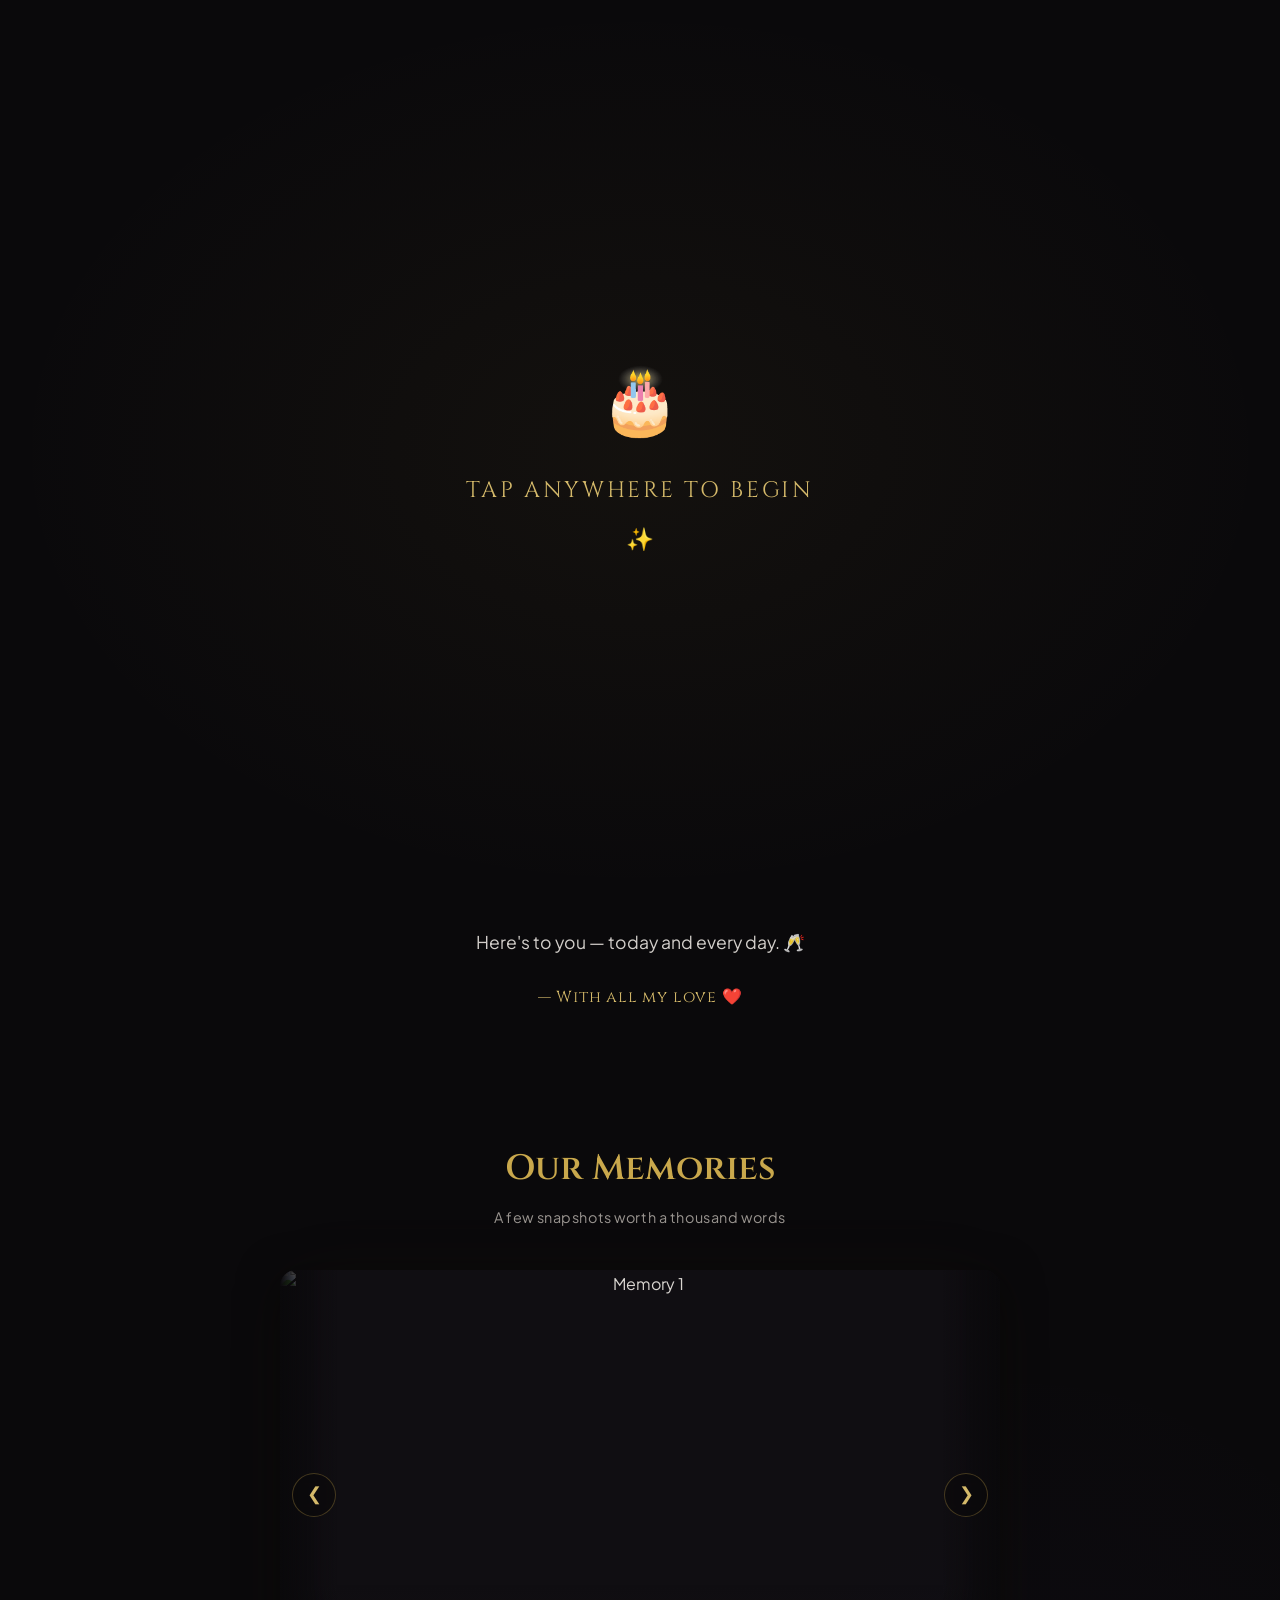
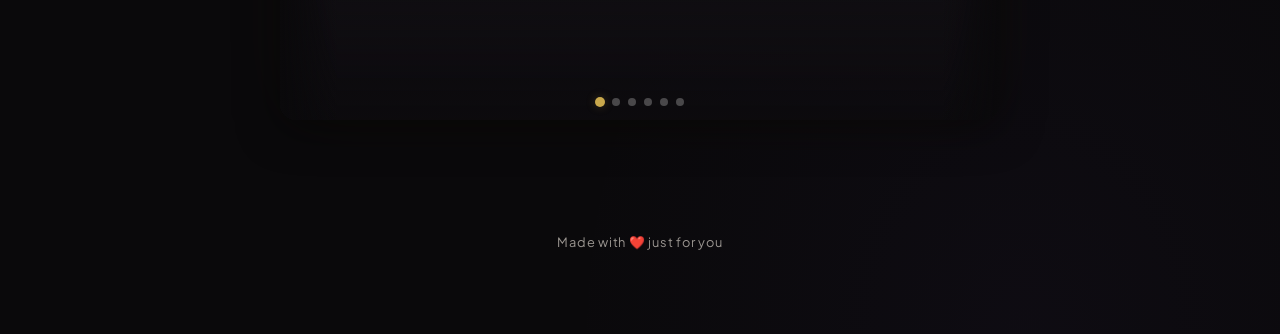
==== index.html @ 363400bd "✨ Initial commit: birthday site for Arpita" ====
<!DOCTYPE html>
<html lang="en">
<head>
  <meta charset="UTF-8" />
  <meta name="viewport" content="width=device-width, initial-scale=1.0" />
  <title>Happy Birthday, Arpita 🎂</title>
  <meta name="description" content="A heartfelt birthday wish for Arpita — with love, music, and memories." />

  <!-- Fonts -->
  <link rel="preconnect" href="https://fonts.googleapis.com" />
  <link rel="preconnect" href="https://fonts.gstatic.com" crossorigin />
  <link href="https://fonts.googleapis.com/css2?family=Cinzel:wght@400;600;700&family=Plus+Jakarta+Sans:wght@300;400;500;600&display=swap" rel="stylesheet" />

  <link rel="stylesheet" href="style.css" />
</head>
<body>

  <!-- ═══════════ TAP-TO-ENTER OVERLAY ═══════════ -->
  <div id="entry-overlay" aria-label="Tap to enter">
    <div class="entry-content">
      <div class="entry-icon">🎂</div>
      <p class="entry-text">Tap anywhere to begin</p>
      <span class="entry-sparkle">✨</span>
    </div>
  </div>

  <!-- ═══════════ BACKGROUND MUSIC ═══════════ -->
  <audio id="bg-music" loop preload="auto">
    <source src="birthday.mp3" type="audio/mpeg" />
  </audio>

  <!-- ═══════════ FLOATING PARTICLES (canvas) ═══════════ -->
  <canvas id="particles"></canvas>

  <!-- ═══════════ MAIN CONTENT ═══════════ -->
  <main id="main-content">

    <!-- HERO SECTION -->
    <section class="hero" aria-label="Birthday hero">
      <div class="hero-photo-wrapper">
        <img
          src="main.jpg"
          alt="Arpita"
          class="hero-photo"
          onerror="this.onerror=null;this.src='https://images.unsplash.com/photo-1533174072545-7a4b6ad7a6c3?w=800&q=80';"
        />
        <div class="hero-vignette"></div>
      </div>

      <div class="hero-text">
        <p class="hero-prelude">A little something for</p>
        <h1 class="hero-name">Arpita</h1>
        <div class="hero-divider"><span></span><span class="diamond">◆</span><span></span></div>
        <p class="hero-wish">
          Happy Birthday, Arpita! 🎉<br /><br />
          Today the world became a better place — because you're in it.
          Your warmth, your laughter, and that spark in your eyes light up
          every room you walk into.<br /><br />
          May this new year of your life bring you adventures that thrill you,
          peace that grounds you, and moments so beautiful they take your
          breath away.<br /><br />
          Here's to you — today and every day. 🥂
        </p>
        <p class="hero-sign">— With all my love ❤️</p>
      </div>
    </section>

    <!-- MEMORY CAROUSEL SECTION -->
    <section class="memories" aria-label="Memory carousel">
      <h2 class="section-title">Our Memories</h2>
      <p class="section-subtitle">A few snapshots worth a thousand words</p>

      <div class="carousel-container">
        <div class="carousel-track" id="carousel-track">
          <!-- Slides injected by JS -->
        </div>

        <!-- Navigation arrows -->
        <button class="carousel-btn carousel-prev" aria-label="Previous slide">&#10094;</button>
        <button class="carousel-btn carousel-next" aria-label="Next slide">&#10095;</button>

        <!-- Dots -->
        <div class="carousel-dots" id="carousel-dots"></div>
      </div>
    </section>

    <!-- FOOTER -->
    <footer class="footer">
      <p>Made with ❤️ just for you</p>
    </footer>
  </main>

  <script src="script.js"></script>
</body>
</html>
---- style.css ----
/* ═══════════════════════════════════════════
   RESET & VARIABLES
   ═══════════════════════════════════════════ */
*, *::before, *::after {
  margin: 0;
  padding: 0;
  box-sizing: border-box;
}

:root {
  --bg:        #0a090b;
  --bg-card:   rgba(18, 16, 20, .85);
  --gold:      #c9a84c;
  --gold-soft: #d4b96a;
  --gold-glow: rgba(201, 168, 76, .25);
  --text:      #e8e4df;
  --text-dim:  #9a9590;
  --radius:    16px;
  --ease:      cubic-bezier(.4, 0, .2, 1);
}

html {
  scroll-behavior: smooth;
  background: var(--bg);
  color: var(--text);
  font-family: 'Plus Jakarta Sans', sans-serif;
  font-weight: 400;
  line-height: 1.7;
  overflow-x: hidden;
}

body {
  min-height: 100vh;
  background:
    radial-gradient(ellipse 80% 60% at 50% 0%, rgba(201, 168, 76, .06) 0%, transparent 70%),
    radial-gradient(ellipse 60% 50% at 80% 100%, rgba(120, 80, 200, .04) 0%, transparent 60%),
    var(--bg);
}

/* ═══════════════════════════════════════════
   ENTRY OVERLAY
   ═══════════════════════════════════════════ */
#entry-overlay {
  position: fixed;
  inset: 0;
  z-index: 9999;
  display: flex;
  align-items: center;
  justify-content: center;
  background:
    radial-gradient(ellipse at center, rgba(201, 168, 76, .05), transparent 70%),
    var(--bg);
  cursor: pointer;
  transition: opacity .8s var(--ease), visibility .8s;
}

#entry-overlay.fade-out {
  opacity: 0;
  visibility: hidden;
  pointer-events: none;
}

.entry-content {
  text-align: center;
  animation: pulse-glow 2.5s ease-in-out infinite;
}

.entry-icon {
  font-size: 4rem;
  margin-bottom: 1.2rem;
}

.entry-text {
  font-family: 'Cinzel', serif;
  font-size: clamp(1rem, 3vw, 1.4rem);
  color: var(--gold-soft);
  letter-spacing: .12em;
  text-transform: uppercase;
}

.entry-sparkle {
  display: block;
  margin-top: .6rem;
  font-size: 1.4rem;
  animation: sparkle-float 2s ease-in-out infinite alternate;
}

@keyframes pulse-glow {
  0%, 100% { filter: brightness(1); }
  50%      { filter: brightness(1.15); }
}

@keyframes sparkle-float {
  from { transform: translateY(0); }
  to   { transform: translateY(-6px); }
}

/* ═══════════════════════════════════════════
   PARTICLES CANVAS
   ═══════════════════════════════════════════ */
#particles {
  position: fixed;
  inset: 0;
  z-index: 0;
  pointer-events: none;
}

/* ═══════════════════════════════════════════
   MAIN CONTENT
   ═══════════════════════════════════════════ */
#main-content {
  position: relative;
  z-index: 1;
  max-width: 900px;
  margin: 0 auto;
  padding: 3rem 1.5rem 2rem;
}

/* ═══════════════════════════════════════════
   HERO SECTION
   ═══════════════════════════════════════════ */
.hero {
  display: flex;
  flex-direction: column;
  align-items: center;
  text-align: center;
  gap: 2.5rem;
  padding-bottom: 4rem;
}

/* ---- Photo ---- */
.hero-photo-wrapper {
  position: relative;
  width: min(340px, 85vw);
  aspect-ratio: 1;
  border-radius: 50%;
  overflow: hidden;
  box-shadow:
    0 0 60px rgba(201, 168, 76, .15),
    0 0 120px rgba(201, 168, 76, .06);
  animation: float-in 1.2s var(--ease) both;
}

.hero-photo {
  width: 100%;
  height: 100%;
  object-fit: cover;
  display: block;
  filter: brightness(.95) contrast(1.05);
  transition: transform .6s var(--ease);
}

.hero-photo-wrapper:hover .hero-photo {
  transform: scale(1.05);
}

.hero-vignette {
  position: absolute;
  inset: 0;
  border-radius: inherit;
  background:
    radial-gradient(ellipse at center, transparent 55%, var(--bg) 100%);
  pointer-events: none;
}

/* ---- Text ---- */
.hero-text {
  max-width: 600px;
  animation: fade-up 1s .3s var(--ease) both;
}

.hero-prelude {
  font-size: .85rem;
  text-transform: uppercase;
  letter-spacing: .2em;
  color: var(--text-dim);
  margin-bottom: .4rem;
}

.hero-name {
  font-family: 'Cinzel', serif;
  font-weight: 700;
  font-size: clamp(2.6rem, 8vw, 4.2rem);
  background: linear-gradient(135deg, var(--gold), #f0dca4, var(--gold));
  background-size: 200% 200%;
  -webkit-background-clip: text;
  -webkit-text-fill-color: transparent;
  background-clip: text;
  animation: shimmer 4s ease-in-out infinite;
}

.hero-divider {
  display: flex;
  align-items: center;
  justify-content: center;
  gap: .7rem;
  margin: 1.4rem 0;
}

.hero-divider span:not(.diamond) {
  display: block;
  width: 60px;
  height: 1px;
  background: linear-gradient(90deg, transparent, var(--gold-soft), transparent);
}

.hero-divider .diamond {
  color: var(--gold);
  font-size: .6rem;
}

.hero-wish {
  font-size: clamp(.95rem, 2.5vw, 1.1rem);
  color: var(--text);
  line-height: 1.85;
  opacity: .9;
}

.hero-sign {
  margin-top: 1.6rem;
  font-family: 'Cinzel', serif;
  font-size: 1rem;
  color: var(--gold-soft);
  letter-spacing: .05em;
}

/* ═══════════════════════════════════════════
   MEMORIES / CAROUSEL
   ═══════════════════════════════════════════ */
.memories {
  padding: 4rem 0 5rem;
  text-align: center;
  animation: fade-up 1s .6s var(--ease) both;
}

.section-title {
  font-family: 'Cinzel', serif;
  font-weight: 600;
  font-size: clamp(1.6rem, 5vw, 2.2rem);
  color: var(--gold);
  margin-bottom: .4rem;
}

.section-subtitle {
  color: var(--text-dim);
  font-size: .9rem;
  margin-bottom: 2.5rem;
  letter-spacing: .04em;
}

/* Carousel Container */
.carousel-container {
  position: relative;
  width: 100%;
  max-width: 720px;
  margin: 0 auto;
  border-radius: var(--radius);
  overflow: hidden;
  background: var(--bg-card);
  box-shadow:
    0 8px 40px rgba(0, 0, 0, .5),
    0 0 80px rgba(201, 168, 76, .04);
}

.carousel-track {
  display: flex;
  transition: transform .55s var(--ease);
  will-change: transform;
}

.carousel-slide {
  min-width: 100%;
  aspect-ratio: 16 / 10;
  position: relative;
  overflow: hidden;
}

.carousel-slide img {
  width: 100%;
  height: 100%;
  object-fit: cover;
  display: block;
  filter: brightness(.92) contrast(1.04);
  transition: transform .5s var(--ease);
}

.carousel-slide::after {
  content: '';
  position: absolute;
  inset: 0;
  background:
    linear-gradient(to right, var(--bg) 0%, transparent 8%, transparent 92%, var(--bg) 100%),
    linear-gradient(to bottom, transparent 70%, rgba(10, 9, 11, .6) 100%);
  pointer-events: none;
}

/* Buttons */
.carousel-btn {
  position: absolute;
  top: 50%;
  transform: translateY(-50%);
  z-index: 3;
  width: 44px;
  height: 44px;
  border: 1px solid rgba(201, 168, 76, .3);
  border-radius: 50%;
  background: rgba(10, 9, 11, .6);
  backdrop-filter: blur(6px);
  color: var(--gold-soft);
  font-size: 1.1rem;
  cursor: pointer;
  transition: all .25s var(--ease);
  display: flex;
  align-items: center;
  justify-content: center;
}

.carousel-btn:hover {
  background: rgba(201, 168, 76, .15);
  border-color: var(--gold);
  box-shadow: 0 0 20px var(--gold-glow);
}

.carousel-prev { left: 12px; }
.carousel-next { right: 12px; }

/* Dots */
.carousel-dots {
  position: absolute;
  bottom: 14px;
  left: 50%;
  transform: translateX(-50%);
  display: flex;
  gap: 8px;
  z-index: 3;
}

.carousel-dot {
  width: 8px;
  height: 8px;
  border-radius: 50%;
  background: rgba(255, 255, 255, .25);
  border: none;
  cursor: pointer;
  transition: all .3s var(--ease);
}

.carousel-dot.active {
  background: var(--gold);
  box-shadow: 0 0 8px var(--gold-glow);
  transform: scale(1.25);
}

/* ═══════════════════════════════════════════
   FOOTER
   ═══════════════════════════════════════════ */
.footer {
  text-align: center;
  padding: 2rem 0 3rem;
  color: var(--text-dim);
  font-size: .8rem;
  letter-spacing: .06em;
}

/* ═══════════════════════════════════════════
   KEYFRAMES
   ═══════════════════════════════════════════ */
@keyframes float-in {
  from { opacity: 0; transform: translateY(30px) scale(.92); }
  to   { opacity: 1; transform: translateY(0) scale(1); }
}

@keyframes fade-up {
  from { opacity: 0; transform: translateY(24px); }
  to   { opacity: 1; transform: translateY(0); }
}

@keyframes shimmer {
  0%, 100% { background-position: 0% 50%; }
  50%      { background-position: 100% 50%; }
}

/* ═══════════════════════════════════════════
   RESPONSIVE
   ═══════════════════════════════════════════ */
@media (max-width: 480px) {
  #main-content {
    padding: 2rem 1rem 1.5rem;
  }

  .hero-photo-wrapper {
    width: 240px;
  }

  .carousel-btn {
    width: 36px;
    height: 36px;
    font-size: .9rem;
  }

  .carousel-prev { left: 6px; }
  .carousel-next { right: 6px; }
}
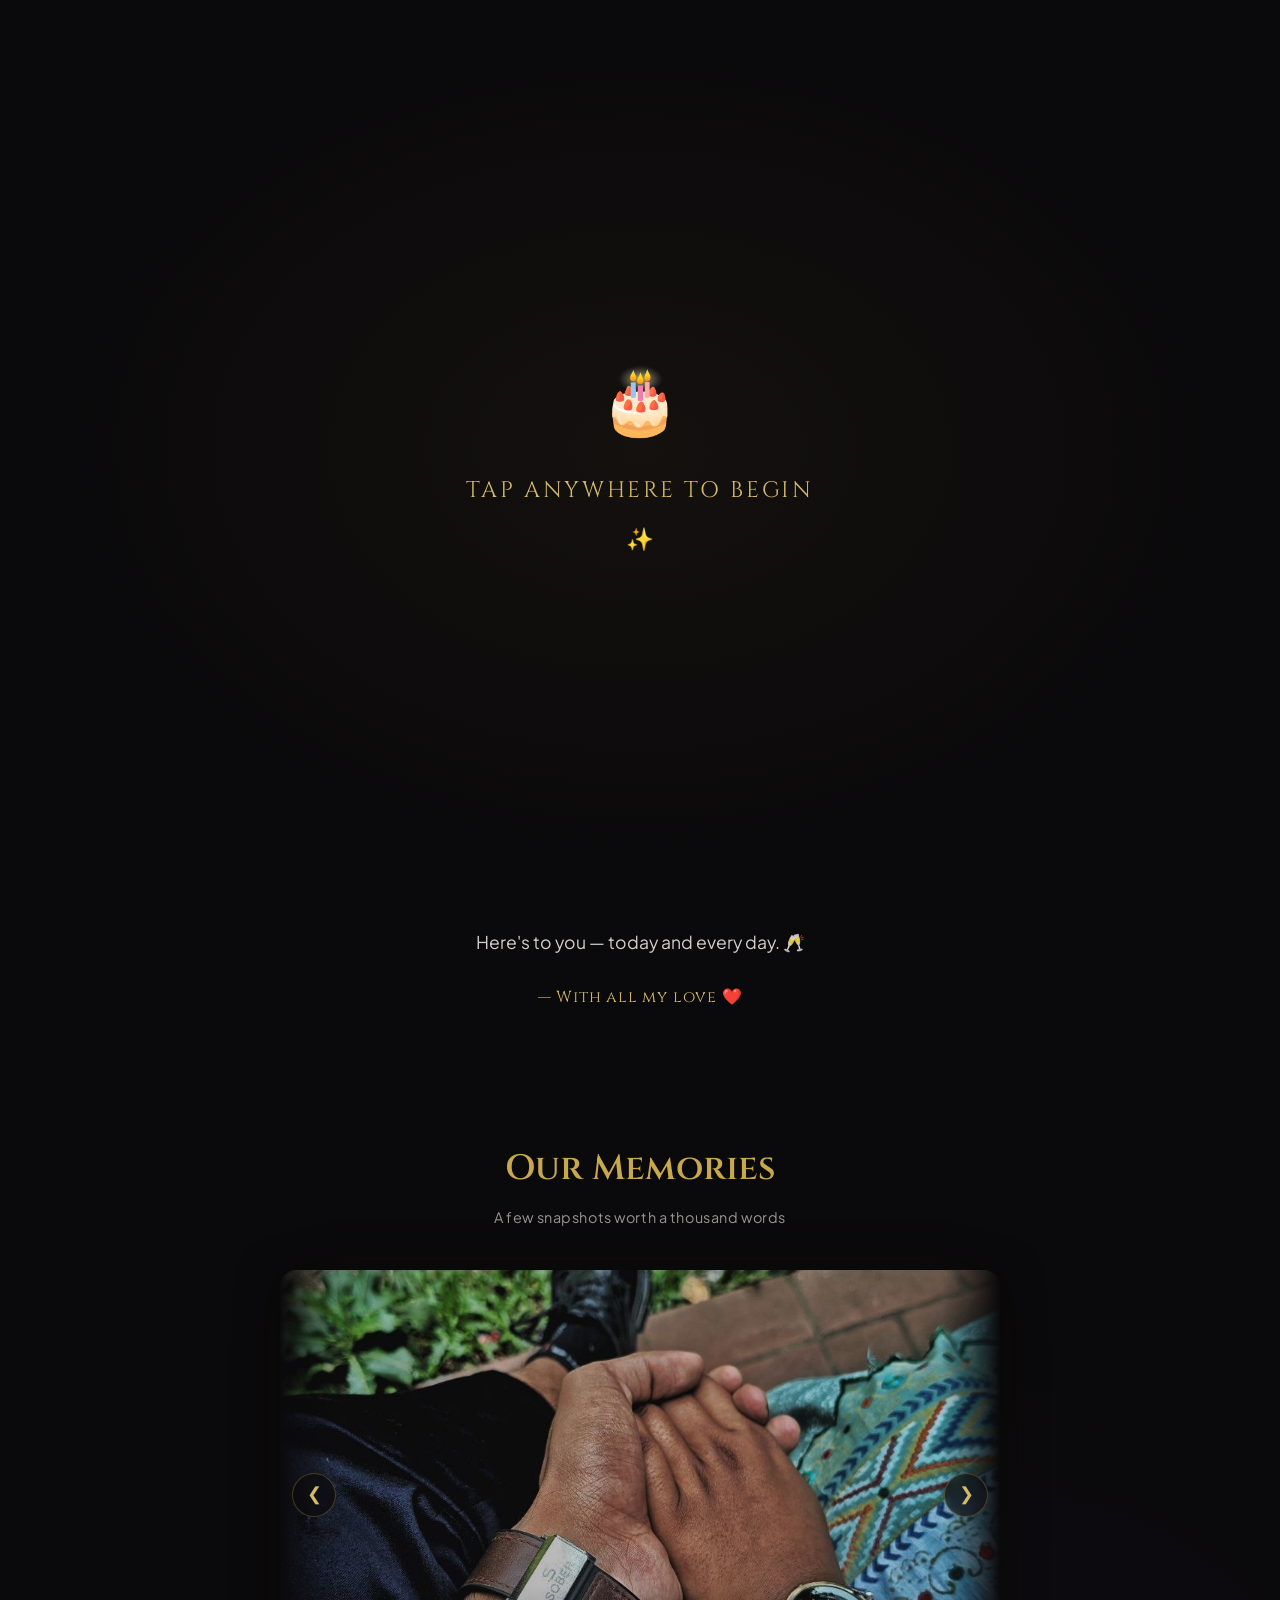
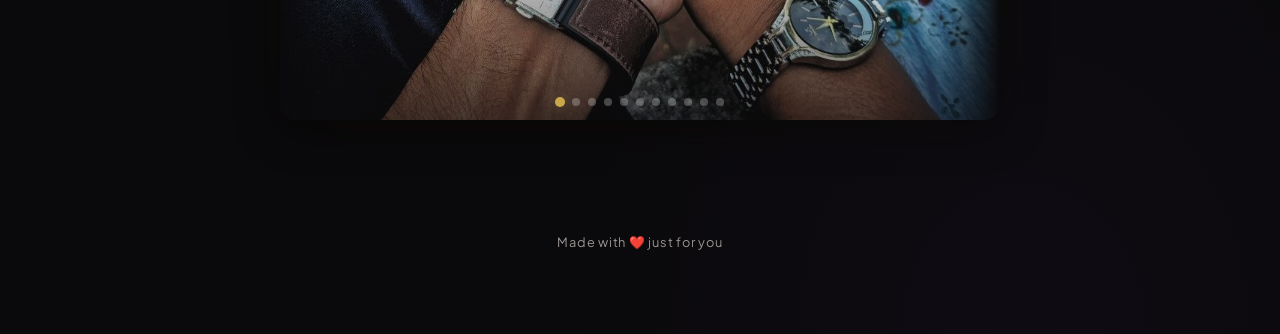
==== commit 37fed3d0: "🎂 Add photos, music, and update carousel for 11 memories" ====
--- a/index.html
+++ b/index.html
@@ -27,6 +27,7 @@
   <!-- ═══════════ BACKGROUND MUSIC ═══════════ -->
   <audio id="bg-music" loop preload="auto">
     <source src="birthday.mp3" type="audio/mpeg" />
+    <source src="birthday.wav" type="audio/wav" />
   </audio>
 
   <!-- ═══════════ FLOATING PARTICLES (canvas) ═══════════ -->
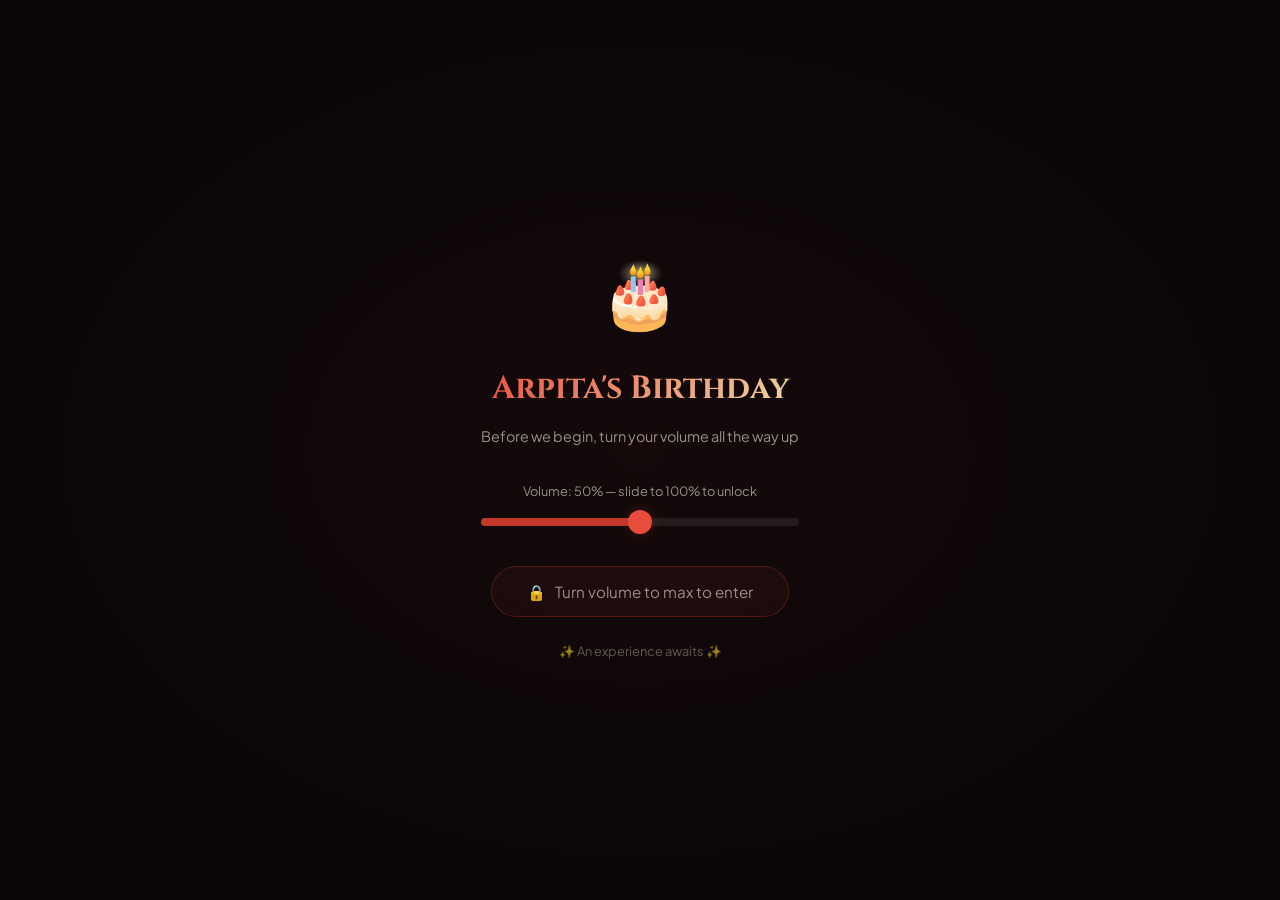
==== commit c339fbca: "🔴⚫ Complete redesign: red/black theme, portfolio hero, volume gate, messages.json" ====
--- a/index.html
+++ b/index.html
@@ -15,80 +15,88 @@
 </head>
 <body>
 
-  <!-- ═══════════ TAP-TO-ENTER OVERLAY ═══════════ -->
-  <div id="entry-overlay" aria-label="Tap to enter">
+  <!-- ═══════════ VOLUME GATE OVERLAY ═══════════ -->
+  <div id="entry-overlay">
     <div class="entry-content">
       <div class="entry-icon">🎂</div>
-      <p class="entry-text">Tap anywhere to begin</p>
-      <span class="entry-sparkle">✨</span>
+      <h2 class="entry-title">Arpita's Birthday</h2>
+      <p class="entry-subtitle">Before we begin, turn your volume all the way up</p>
+
+      <div class="volume-check">
+        <div class="volume-bar-container">
+          <div class="volume-bar" id="volume-bar">
+            <div class="volume-fill" id="volume-fill"></div>
+          </div>
+          <div class="volume-labels">
+            <span>🔇</span>
+            <span>🔊</span>
+          </div>
+        </div>
+        <p class="volume-status" id="volume-status">Drag to set your volume to maximum</p>
+        <input type="range" id="volume-slider" min="0" max="100" value="50" class="volume-slider" />
+      </div>
+
+      <button class="entry-btn" id="entry-btn" disabled>
+        <span class="btn-lock">🔒</span>
+        <span class="btn-text">Turn volume to max to enter</span>
+      </button>
+
+      <p class="entry-hint">✨ An experience awaits ✨</p>
     </div>
   </div>
 
   <!-- ═══════════ BACKGROUND MUSIC ═══════════ -->
   <audio id="bg-music" loop preload="auto">
+    <source src="birthday.wav" type="audio/wav" />
     <source src="birthday.mp3" type="audio/mpeg" />
-    <source src="birthday.wav" type="audio/wav" />
   </audio>
 
-  <!-- ═══════════ FLOATING PARTICLES (canvas) ═══════════ -->
+  <!-- ═══════════ FLOATING PARTICLES ═══════════ -->
   <canvas id="particles"></canvas>
 
   <!-- ═══════════ MAIN CONTENT ═══════════ -->
-  <main id="main-content">
+  <main id="main-content" class="hidden">
 
-    <!-- HERO SECTION -->
-    <section class="hero" aria-label="Birthday hero">
-      <div class="hero-photo-wrapper">
-        <img
-          src="main.jpg"
-          alt="Arpita"
-          class="hero-photo"
-          onerror="this.onerror=null;this.src='https://images.unsplash.com/photo-1533174072545-7a4b6ad7a6c3?w=800&q=80';"
-        />
-        <div class="hero-vignette"></div>
+    <!-- HERO SECTION — portfolio style: text left, photo right -->
+    <section class="hero">
+      <div class="hero-left">
+        <p class="hero-prelude" id="hero-prelude"></p>
+        <h1 class="hero-name" id="hero-name"></h1>
+        <div class="hero-divider"><span></span><span class="diamond">◆</span><span></span></div>
+        <h2 class="hero-wish-title" id="hero-wish-title"></h2>
+        <p class="hero-wish" id="hero-wish"></p>
+        <p class="hero-sign" id="hero-sign"></p>
       </div>
-
-      <div class="hero-text">
-        <p class="hero-prelude">A little something for</p>
-        <h1 class="hero-name">Arpita</h1>
-        <div class="hero-divider"><span></span><span class="diamond">◆</span><span></span></div>
-        <p class="hero-wish">
-          Happy Birthday, Arpita! 🎉<br /><br />
-          Today the world became a better place — because you're in it.
-          Your warmth, your laughter, and that spark in your eyes light up
-          every room you walk into.<br /><br />
-          May this new year of your life bring you adventures that thrill you,
-          peace that grounds you, and moments so beautiful they take your
-          breath away.<br /><br />
-          Here's to you — today and every day. 🥂
-        </p>
-        <p class="hero-sign">— With all my love ❤️</p>
+      <div class="hero-right">
+        <div class="hero-ring">
+          <div class="ring-glow"></div>
+          <div class="hero-photo-wrapper">
+            <img src="main.jpg" alt="Arpita" class="hero-photo" id="hero-photo" />
+          </div>
+          <!-- Floating orbit icons -->
+          <div class="orbit-icon orbit-1">🎂</div>
+          <div class="orbit-icon orbit-2">🎁</div>
+          <div class="orbit-icon orbit-3">🎈</div>
+          <div class="orbit-icon orbit-4">💖</div>
+        </div>
       </div>
     </section>
 
     <!-- MEMORY CAROUSEL SECTION -->
-    <section class="memories" aria-label="Memory carousel">
-      <h2 class="section-title">Our Memories</h2>
-      <p class="section-subtitle">A few snapshots worth a thousand words</p>
+    <section class="memories">
+      <h2 class="section-title" id="section-title"></h2>
+      <p class="section-subtitle" id="section-subtitle"></p>
 
       <div class="carousel-container">
-        <div class="carousel-track" id="carousel-track">
-          <!-- Slides injected by JS -->
-        </div>
-
-        <!-- Navigation arrows -->
+        <div class="carousel-track" id="carousel-track"></div>
         <button class="carousel-btn carousel-prev" aria-label="Previous slide">&#10094;</button>
         <button class="carousel-btn carousel-next" aria-label="Next slide">&#10095;</button>
-
-        <!-- Dots -->
         <div class="carousel-dots" id="carousel-dots"></div>
       </div>
     </section>
 
     <!-- FOOTER -->
-    <footer class="footer">
-      <p>Made with ❤️ just for you</p>
-    </footer>
+    <footer class="footer" id="footer-text"></footer>
   </main>
 
   <script src="script.js"></script>
--- a/style.css
+++ b/style.css
@@ -1,22 +1,23 @@
 /* ═══════════════════════════════════════════
-   RESET & VARIABLES
+   RESET & VARIABLES  —  Red & Black Sari Theme
    ═══════════════════════════════════════════ */
 *, *::before, *::after {
-  margin: 0;
-  padding: 0;
-  box-sizing: border-box;
+  margin: 0; padding: 0; box-sizing: border-box;
 }
 
 :root {
-  --bg:        #0a090b;
-  --bg-card:   rgba(18, 16, 20, .85);
-  --gold:      #c9a84c;
-  --gold-soft: #d4b96a;
-  --gold-glow: rgba(201, 168, 76, .25);
-  --text:      #e8e4df;
-  --text-dim:  #9a9590;
-  --radius:    16px;
-  --ease:      cubic-bezier(.4, 0, .2, 1);
+  --bg:          #0a0608;
+  --bg-card:     rgba(20, 8, 12, .88);
+  --red:         #c0392b;
+  --red-bright:  #e74c3c;
+  --red-dark:    #8b1a1a;
+  --red-glow:    rgba(192, 57, 43, .3);
+  --gold:        #c9a84c;
+  --gold-soft:   #d4b96a;
+  --text:        #f0eae5;
+  --text-dim:    #9a8e88;
+  --radius:      16px;
+  --ease:        cubic-bezier(.4, 0, .2, 1);
 }
 
 html {
@@ -32,13 +33,15 @@
 body {
   min-height: 100vh;
   background:
-    radial-gradient(ellipse 80% 60% at 50% 0%, rgba(201, 168, 76, .06) 0%, transparent 70%),
-    radial-gradient(ellipse 60% 50% at 80% 100%, rgba(120, 80, 200, .04) 0%, transparent 60%),
+    radial-gradient(ellipse 80% 50% at 50% 0%, rgba(192, 57, 43, .07) 0%, transparent 65%),
+    radial-gradient(ellipse 60% 50% at 80% 100%, rgba(139, 26, 26, .05) 0%, transparent 60%),
     var(--bg);
 }
 
-/* ═══════════════════════════════════════════
-   ENTRY OVERLAY
+.hidden { display: none !important; }
+
+/* ═══════════════════════════════════════════
+   VOLUME GATE OVERLAY
    ═══════════════════════════════════════════ */
 #entry-overlay {
   position: fixed;
@@ -48,9 +51,8 @@
   align-items: center;
   justify-content: center;
   background:
-    radial-gradient(ellipse at center, rgba(201, 168, 76, .05), transparent 70%),
+    radial-gradient(ellipse at center, rgba(192, 57, 43, .06), transparent 70%),
     var(--bg);
-  cursor: pointer;
   transition: opacity .8s var(--ease), visibility .8s;
 }
 
@@ -62,37 +64,142 @@
 
 .entry-content {
   text-align: center;
-  animation: pulse-glow 2.5s ease-in-out infinite;
+  max-width: 420px;
+  padding: 2rem;
 }
 
 .entry-icon {
   font-size: 4rem;
-  margin-bottom: 1.2rem;
-}
-
-.entry-text {
+  margin-bottom: 1rem;
+  animation: float-bounce 2.5s ease-in-out infinite;
+}
+
+.entry-title {
   font-family: 'Cinzel', serif;
-  font-size: clamp(1rem, 3vw, 1.4rem);
-  color: var(--gold-soft);
-  letter-spacing: .12em;
-  text-transform: uppercase;
-}
-
-.entry-sparkle {
-  display: block;
-  margin-top: .6rem;
-  font-size: 1.4rem;
-  animation: sparkle-float 2s ease-in-out infinite alternate;
-}
-
-@keyframes pulse-glow {
-  0%, 100% { filter: brightness(1); }
-  50%      { filter: brightness(1.15); }
-}
-
-@keyframes sparkle-float {
-  from { transform: translateY(0); }
-  to   { transform: translateY(-6px); }
+  font-size: clamp(1.4rem, 4vw, 2rem);
+  background: linear-gradient(135deg, var(--red-bright), #f0dca4, var(--red-bright));
+  background-size: 200% 200%;
+  -webkit-background-clip: text;
+  -webkit-text-fill-color: transparent;
+  background-clip: text;
+  animation: shimmer 4s ease-in-out infinite;
+  margin-bottom: .5rem;
+}
+
+.entry-subtitle {
+  color: var(--text-dim);
+  font-size: .9rem;
+  margin-bottom: 2rem;
+}
+
+/* Volume slider */
+.volume-check {
+  margin-bottom: 2rem;
+}
+
+.volume-slider {
+  width: 100%;
+  height: 8px;
+  -webkit-appearance: none;
+  appearance: none;
+  background: rgba(255,255,255,.08);
+  border-radius: 8px;
+  outline: none;
+  margin: 1rem 0 .5rem;
+  cursor: pointer;
+}
+
+.volume-slider::-webkit-slider-thumb {
+  -webkit-appearance: none;
+  width: 24px;
+  height: 24px;
+  border-radius: 50%;
+  background: var(--red-bright);
+  box-shadow: 0 0 12px var(--red-glow);
+  cursor: pointer;
+  transition: transform .2s;
+}
+
+.volume-slider::-webkit-slider-thumb:hover {
+  transform: scale(1.2);
+}
+
+.volume-slider::-moz-range-thumb {
+  width: 24px;
+  height: 24px;
+  border-radius: 50%;
+  background: var(--red-bright);
+  box-shadow: 0 0 12px var(--red-glow);
+  border: none;
+  cursor: pointer;
+}
+
+.volume-bar-container {
+  display: none; /* hidden — using slider instead */
+}
+
+.volume-labels {
+  display: flex;
+  justify-content: space-between;
+  font-size: 1.2rem;
+  margin-top: .3rem;
+}
+
+.volume-status {
+  color: var(--text-dim);
+  font-size: .8rem;
+  transition: color .3s;
+}
+
+.volume-status.ready {
+  color: #27ae60;
+}
+
+/* Entry button */
+.entry-btn {
+  display: inline-flex;
+  align-items: center;
+  gap: .6rem;
+  padding: .9rem 2.2rem;
+  border: 1px solid rgba(192, 57, 43, .3);
+  border-radius: 60px;
+  background: rgba(192, 57, 43, .08);
+  color: var(--text-dim);
+  font-family: 'Plus Jakarta Sans', sans-serif;
+  font-size: .95rem;
+  cursor: not-allowed;
+  transition: all .4s var(--ease);
+}
+
+.entry-btn.unlocked {
+  border-color: var(--red-bright);
+  background: linear-gradient(135deg, var(--red-dark), var(--red));
+  color: #fff;
+  cursor: pointer;
+  box-shadow: 0 0 30px var(--red-glow), 0 4px 20px rgba(0,0,0,.4);
+  animation: pulse-btn 2s ease-in-out infinite;
+}
+
+.entry-btn.unlocked:hover {
+  transform: scale(1.05);
+  box-shadow: 0 0 50px var(--red-glow);
+}
+
+.entry-hint {
+  margin-top: 1.5rem;
+  font-size: .8rem;
+  color: var(--text-dim);
+  opacity: .6;
+}
+
+@keyframes float-bounce {
+  0%, 100% { transform: translateY(0); }
+  50% { transform: translateY(-10px); }
+}
+
+@keyframes pulse-btn {
+  0%, 100% { box-shadow: 0 0 30px var(--red-glow), 0 4px 20px rgba(0,0,0,.4); }
+  50% { box-shadow: 0 0 50px var(--red-glow), 0 4px 30px rgba(0,0,0,.5); }
 }
 
 /* ═══════════════════════════════════════════
@@ -111,34 +218,131 @@
 #main-content {
   position: relative;
   z-index: 1;
-  max-width: 900px;
+  max-width: 1100px;
   margin: 0 auto;
-  padding: 3rem 1.5rem 2rem;
-}
-
-/* ═══════════════════════════════════════════
-   HERO SECTION
+  padding: 3rem 2rem 2rem;
+}
+
+/* ═══════════════════════════════════════════
+   HERO — Portfolio Layout (text left, photo right)
    ═══════════════════════════════════════════ */
 .hero {
-  display: flex;
-  flex-direction: column;
-  align-items: center;
-  text-align: center;
-  gap: 2.5rem;
-  padding-bottom: 4rem;
-}
-
-/* ---- Photo ---- */
+  display: grid;
+  grid-template-columns: 1fr 1fr;
+  align-items: center;
+  gap: 3rem;
+  min-height: 85vh;
+  padding: 2rem 0 4rem;
+}
+
+/* ---- Left: Text ---- */
+.hero-left {
+  animation: fade-right 1s var(--ease) both;
+}
+
+.hero-prelude {
+  font-size: .85rem;
+  text-transform: uppercase;
+  letter-spacing: .2em;
+  color: var(--text-dim);
+  margin-bottom: .3rem;
+  font-family: 'Plus Jakarta Sans', sans-serif;
+}
+
+.hero-name {
+  font-family: 'Cinzel', serif;
+  font-weight: 700;
+  font-size: clamp(2.8rem, 7vw, 4.5rem);
+  line-height: 1.1;
+  margin-bottom: .2rem;
+}
+
+.hero-name .first { color: #fff; }
+.hero-name .accent {
+  background: linear-gradient(135deg, var(--red-bright), #f06060);
+  -webkit-background-clip: text;
+  -webkit-text-fill-color: transparent;
+  background-clip: text;
+}
+
+.hero-divider {
+  display: flex;
+  align-items: center;
+  gap: .6rem;
+  margin: 1.2rem 0;
+}
+
+.hero-divider span:not(.diamond) {
+  display: block;
+  width: 50px;
+  height: 1px;
+  background: linear-gradient(90deg, transparent, var(--red), transparent);
+}
+
+.hero-divider .diamond {
+  color: var(--red-bright);
+  font-size: .55rem;
+}
+
+.hero-wish-title {
+  font-family: 'Cinzel', serif;
+  font-weight: 600;
+  font-size: clamp(1.1rem, 3vw, 1.4rem);
+  color: var(--red-bright);
+  margin-bottom: .8rem;
+}
+
+.hero-wish {
+  font-size: clamp(.92rem, 2.2vw, 1.05rem);
+  color: var(--text);
+  line-height: 1.85;
+  opacity: .88;
+  white-space: pre-line;
+}
+
+.hero-sign {
+  margin-top: 1.4rem;
+  font-family: 'Cinzel', serif;
+  font-size: .95rem;
+  color: var(--red-bright);
+  letter-spacing: .04em;
+}
+
+/* ---- Right: Photo ---- */
+.hero-right {
+  display: flex;
+  justify-content: center;
+  align-items: center;
+  animation: fade-left 1s .2s var(--ease) both;
+}
+
+.hero-ring {
+  position: relative;
+  width: min(380px, 80vw);
+  aspect-ratio: 1;
+}
+
+.ring-glow {
+  position: absolute;
+  inset: -12px;
+  border-radius: 50%;
+  border: 2px solid rgba(192, 57, 43, .35);
+  box-shadow:
+    0 0 60px rgba(192, 57, 43, .2),
+    0 0 120px rgba(192, 57, 43, .08),
+    inset 0 0 40px rgba(192, 57, 43, .05);
+  animation: ring-pulse 4s ease-in-out infinite;
+}
+
 .hero-photo-wrapper {
-  position: relative;
-  width: min(340px, 85vw);
+  width: 100%;
   aspect-ratio: 1;
   border-radius: 50%;
   overflow: hidden;
+  border: 3px solid rgba(192, 57, 43, .4);
   box-shadow:
-    0 0 60px rgba(201, 168, 76, .15),
-    0 0 120px rgba(201, 168, 76, .06);
-  animation: float-in 1.2s var(--ease) both;
+    0 0 40px rgba(192, 57, 43, .15),
+    0 20px 60px rgba(0, 0, 0, .5);
 }
 
 .hero-photo {
@@ -146,98 +350,49 @@
   height: 100%;
   object-fit: cover;
   display: block;
-  filter: brightness(.95) contrast(1.05);
+  filter: brightness(.95) contrast(1.05) saturate(1.1);
   transition: transform .6s var(--ease);
 }
 
 .hero-photo-wrapper:hover .hero-photo {
-  transform: scale(1.05);
-}
-
-.hero-vignette {
+  transform: scale(1.06);
+}
+
+/* Orbit icons */
+.orbit-icon {
   position: absolute;
-  inset: 0;
-  border-radius: inherit;
-  background:
-    radial-gradient(ellipse at center, transparent 55%, var(--bg) 100%);
-  pointer-events: none;
-}
-
-/* ---- Text ---- */
-.hero-text {
-  max-width: 600px;
-  animation: fade-up 1s .3s var(--ease) both;
-}
-
-.hero-prelude {
-  font-size: .85rem;
-  text-transform: uppercase;
-  letter-spacing: .2em;
-  color: var(--text-dim);
-  margin-bottom: .4rem;
-}
-
-.hero-name {
-  font-family: 'Cinzel', serif;
-  font-weight: 700;
-  font-size: clamp(2.6rem, 8vw, 4.2rem);
-  background: linear-gradient(135deg, var(--gold), #f0dca4, var(--gold));
-  background-size: 200% 200%;
-  -webkit-background-clip: text;
-  -webkit-text-fill-color: transparent;
-  background-clip: text;
-  animation: shimmer 4s ease-in-out infinite;
-}
-
-.hero-divider {
+  width: 40px;
+  height: 40px;
+  border-radius: 50%;
+  background: rgba(20, 8, 12, .75);
+  border: 1px solid rgba(192, 57, 43, .3);
   display: flex;
   align-items: center;
   justify-content: center;
-  gap: .7rem;
-  margin: 1.4rem 0;
-}
-
-.hero-divider span:not(.diamond) {
-  display: block;
-  width: 60px;
-  height: 1px;
-  background: linear-gradient(90deg, transparent, var(--gold-soft), transparent);
-}
-
-.hero-divider .diamond {
-  color: var(--gold);
-  font-size: .6rem;
-}
-
-.hero-wish {
-  font-size: clamp(.95rem, 2.5vw, 1.1rem);
-  color: var(--text);
-  line-height: 1.85;
-  opacity: .9;
-}
-
-.hero-sign {
-  margin-top: 1.6rem;
-  font-family: 'Cinzel', serif;
-  font-size: 1rem;
-  color: var(--gold-soft);
-  letter-spacing: .05em;
-}
+  font-size: 1.1rem;
+  backdrop-filter: blur(6px);
+  box-shadow: 0 0 15px rgba(192, 57, 43, .1);
+}
+
+.orbit-1 { top: 8%; left: 5%; animation: orbit-float 3s ease-in-out infinite; }
+.orbit-2 { top: 5%; right: 10%; animation: orbit-float 3s .5s ease-in-out infinite; }
+.orbit-3 { bottom: 15%; left: 0%; animation: orbit-float 3s 1s ease-in-out infinite; }
+.orbit-4 { bottom: 5%; right: 5%; animation: orbit-float 3s 1.5s ease-in-out infinite; }
 
 /* ═══════════════════════════════════════════
    MEMORIES / CAROUSEL
    ═══════════════════════════════════════════ */
 .memories {
-  padding: 4rem 0 5rem;
+  padding: 2rem 0 5rem;
   text-align: center;
-  animation: fade-up 1s .6s var(--ease) both;
+  animation: fade-up 1s .5s var(--ease) both;
 }
 
 .section-title {
   font-family: 'Cinzel', serif;
   font-weight: 600;
   font-size: clamp(1.6rem, 5vw, 2.2rem);
-  color: var(--gold);
+  color: var(--red-bright);
   margin-bottom: .4rem;
 }
 
@@ -248,7 +403,6 @@
   letter-spacing: .04em;
 }
 
-/* Carousel Container */
 .carousel-container {
   position: relative;
   width: 100%;
@@ -257,9 +411,10 @@
   border-radius: var(--radius);
   overflow: hidden;
   background: var(--bg-card);
+  border: 1px solid rgba(192, 57, 43, .12);
   box-shadow:
-    0 8px 40px rgba(0, 0, 0, .5),
-    0 0 80px rgba(201, 168, 76, .04);
+    0 8px 40px rgba(0, 0, 0, .6),
+    0 0 60px rgba(192, 57, 43, .05);
 }
 
 .carousel-track {
@@ -289,12 +444,12 @@
   position: absolute;
   inset: 0;
   background:
-    linear-gradient(to right, var(--bg) 0%, transparent 8%, transparent 92%, var(--bg) 100%),
-    linear-gradient(to bottom, transparent 70%, rgba(10, 9, 11, .6) 100%);
+    linear-gradient(to right, var(--bg) 0%, transparent 6%, transparent 94%, var(--bg) 100%),
+    linear-gradient(to bottom, transparent 65%, rgba(10, 6, 8, .65) 100%);
   pointer-events: none;
 }
 
-/* Buttons */
+/* Nav Buttons */
 .carousel-btn {
   position: absolute;
   top: 50%;
@@ -302,11 +457,11 @@
   z-index: 3;
   width: 44px;
   height: 44px;
-  border: 1px solid rgba(201, 168, 76, .3);
-  border-radius: 50%;
-  background: rgba(10, 9, 11, .6);
+  border: 1px solid rgba(192, 57, 43, .35);
+  border-radius: 50%;
+  background: rgba(10, 6, 8, .65);
   backdrop-filter: blur(6px);
-  color: var(--gold-soft);
+  color: var(--red-bright);
   font-size: 1.1rem;
   cursor: pointer;
   transition: all .25s var(--ease);
@@ -316,9 +471,9 @@
 }
 
 .carousel-btn:hover {
-  background: rgba(201, 168, 76, .15);
-  border-color: var(--gold);
-  box-shadow: 0 0 20px var(--gold-glow);
+  background: rgba(192, 57, 43, .18);
+  border-color: var(--red-bright);
+  box-shadow: 0 0 20px var(--red-glow);
 }
 
 .carousel-prev { left: 12px; }
@@ -339,16 +494,16 @@
   width: 8px;
   height: 8px;
   border-radius: 50%;
-  background: rgba(255, 255, 255, .25);
+  background: rgba(255, 255, 255, .2);
   border: none;
   cursor: pointer;
   transition: all .3s var(--ease);
 }
 
 .carousel-dot.active {
-  background: var(--gold);
-  box-shadow: 0 0 8px var(--gold-glow);
-  transform: scale(1.25);
+  background: var(--red-bright);
+  box-shadow: 0 0 8px var(--red-glow);
+  transform: scale(1.3);
 }
 
 /* ═══════════════════════════════════════════
@@ -365,9 +520,14 @@
 /* ═══════════════════════════════════════════
    KEYFRAMES
    ═══════════════════════════════════════════ */
-@keyframes float-in {
-  from { opacity: 0; transform: translateY(30px) scale(.92); }
-  to   { opacity: 1; transform: translateY(0) scale(1); }
+@keyframes fade-right {
+  from { opacity: 0; transform: translateX(-40px); }
+  to   { opacity: 1; transform: translateX(0); }
+}
+
+@keyframes fade-left {
+  from { opacity: 0; transform: translateX(40px); }
+  to   { opacity: 1; transform: translateX(0); }
 }
 
 @keyframes fade-up {
@@ -380,24 +540,40 @@
   50%      { background-position: 100% 50%; }
 }
 
+@keyframes ring-pulse {
+  0%, 100% { box-shadow: 0 0 60px rgba(192,57,43,.2), 0 0 120px rgba(192,57,43,.08), inset 0 0 40px rgba(192,57,43,.05); }
+  50%      { box-shadow: 0 0 80px rgba(192,57,43,.3), 0 0 160px rgba(192,57,43,.12), inset 0 0 50px rgba(192,57,43,.08); }
+}
+
+@keyframes orbit-float {
+  0%, 100% { transform: translateY(0); }
+  50%      { transform: translateY(-8px); }
+}
+
 /* ═══════════════════════════════════════════
    RESPONSIVE
    ═══════════════════════════════════════════ */
-@media (max-width: 480px) {
-  #main-content {
-    padding: 2rem 1rem 1.5rem;
+@media (max-width: 768px) {
+  .hero {
+    grid-template-columns: 1fr;
+    text-align: center;
+    gap: 2rem;
+    min-height: auto;
+    padding: 2rem 0 3rem;
   }
 
-  .hero-photo-wrapper {
-    width: 240px;
-  }
-
-  .carousel-btn {
-    width: 36px;
-    height: 36px;
-    font-size: .9rem;
-  }
-
+  .hero-left { order: 2; }
+  .hero-right { order: 1; }
+
+  .hero-ring { width: min(280px, 75vw); }
+
+  .hero-divider { justify-content: center; }
+
+  #main-content { padding: 2rem 1rem 1.5rem; }
+
+  .orbit-icon { width: 32px; height: 32px; font-size: .9rem; }
+
+  .carousel-btn { width: 36px; height: 36px; font-size: .9rem; }
   .carousel-prev { left: 6px; }
   .carousel-next { right: 6px; }
 }
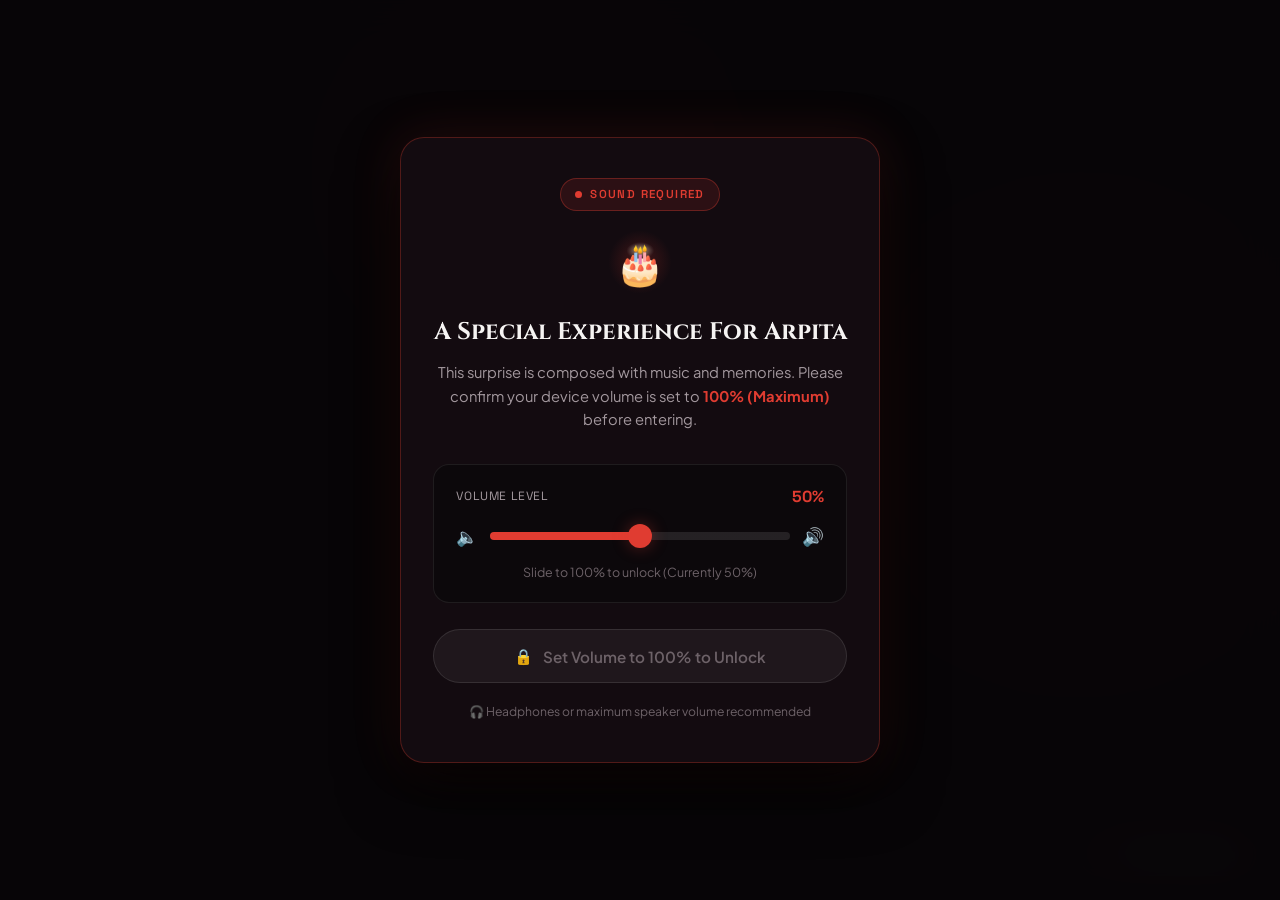
==== commit dfdd67cd: "✨ Redesign: Backgroundless hero with gradient circle backdrop, dual-mode birthday audio, and 100% vo" ====
--- a/index.html
+++ b/index.html
@@ -3,100 +3,211 @@
 <head>
   <meta charset="UTF-8" />
   <meta name="viewport" content="width=device-width, initial-scale=1.0" />
-  <title>Happy Birthday, Arpita 🎂</title>
-  <meta name="description" content="A heartfelt birthday wish for Arpita — with love, music, and memories." />
+  <title>Happy Birthday, Arpita ✨</title>
+  <meta name="description" content="A modern birthday celebration for Arpita — with love, music, and memories." />
 
   <!-- Fonts -->
   <link rel="preconnect" href="https://fonts.googleapis.com" />
   <link rel="preconnect" href="https://fonts.gstatic.com" crossorigin />
-  <link href="https://fonts.googleapis.com/css2?family=Cinzel:wght@400;600;700&family=Plus+Jakarta+Sans:wght@300;400;500;600&display=swap" rel="stylesheet" />
+  <link href="https://fonts.googleapis.com/css2?family=Cinzel:wght@500;700&family=Plus+Jakarta+Sans:wght@300;400;500;600;700;800&family=Space+Grotesk:wght@400;500;600&display=swap" rel="stylesheet" />
 
   <link rel="stylesheet" href="style.css" />
 </head>
 <body>
 
-  <!-- ═══════════ VOLUME GATE OVERLAY ═══════════ -->
+  <!-- ═══════════ AMBIENT GRADIENT & GRID BACKGROUND ═══════════ -->
+  <div class="bg-grid-layer"></div>
+  <div class="ambient-glow glow-1"></div>
+  <div class="ambient-glow glow-2"></div>
+  <canvas id="particles"></canvas>
+
+  <!-- ═══════════ VOLUME CONFIRMATION OVERLAY ═══════════ -->
   <div id="entry-overlay">
-    <div class="entry-content">
-      <div class="entry-icon">🎂</div>
-      <h2 class="entry-title">Arpita's Birthday</h2>
-      <p class="entry-subtitle">Before we begin, turn your volume all the way up</p>
-
-      <div class="volume-check">
-        <div class="volume-bar-container">
-          <div class="volume-bar" id="volume-bar">
-            <div class="volume-fill" id="volume-fill"></div>
-          </div>
-          <div class="volume-labels">
-            <span>🔇</span>
-            <span>🔊</span>
-          </div>
-        </div>
-        <p class="volume-status" id="volume-status">Drag to set your volume to maximum</p>
-        <input type="range" id="volume-slider" min="0" max="100" value="50" class="volume-slider" />
-      </div>
-
-      <button class="entry-btn" id="entry-btn" disabled>
-        <span class="btn-lock">🔒</span>
-        <span class="btn-text">Turn volume to max to enter</span>
+    <div class="entry-card">
+      <div class="entry-badge">
+        <span class="badge-dot pulse"></span>
+        <span>SOUND REQUIRED</span>
+      </div>
+      
+      <div class="entry-icon-wrap">
+        <span class="entry-icon">🎂</span>
+      </div>
+
+      <h2 class="entry-title">A Special Experience For Arpita</h2>
+      <p class="entry-desc">
+        This surprise is composed with music and memories. Please confirm your device volume is set to <strong>100% (Maximum)</strong> before entering.
+      </p>
+
+      <div class="volume-box">
+        <div class="volume-header">
+          <span class="vol-label">Volume Level</span>
+          <span class="vol-value" id="vol-readout">50%</span>
+        </div>
+        
+        <div class="slider-wrapper">
+          <span class="vol-icon-left">🔈</span>
+          <input type="range" id="volume-slider" min="0" max="100" value="50" class="custom-slider" />
+          <span class="vol-icon-right">🔊</span>
+        </div>
+        
+        <div class="volume-indicator" id="volume-indicator">
+          Slide to 100% to unlock access
+        </div>
+      </div>
+
+      <button id="entry-btn" class="unlock-btn" disabled>
+        <span class="btn-icon">🔒</span>
+        <span class="btn-text">Set Volume to 100% to Unlock</span>
       </button>
 
-      <p class="entry-hint">✨ An experience awaits ✨</p>
+      <p class="entry-note">🎧 Headphones or maximum speaker volume recommended</p>
     </div>
   </div>
 
-  <!-- ═══════════ BACKGROUND MUSIC ═══════════ -->
+  <!-- ═══════════ AUDIO ELEMENT (With WebAudio Fallback) ═══════════ -->
   <audio id="bg-music" loop preload="auto">
     <source src="birthday.wav" type="audio/wav" />
-    <source src="birthday.mp3" type="audio/mpeg" />
   </audio>
 
-  <!-- ═══════════ FLOATING PARTICLES ═══════════ -->
-  <canvas id="particles"></canvas>
+  <!-- ═══════════ FLOATING MUSIC CONTROLLER ═══════════ -->
+  <div class="floating-music-pill" id="music-pill" title="Toggle Birthday Music">
+    <div class="music-wave" id="music-wave">
+      <span></span><span></span><span></span><span></span>
+    </div>
+    <span class="music-label" id="music-label">Birthday Melody</span>
+  </div>
 
   <!-- ═══════════ MAIN CONTENT ═══════════ -->
-  <main id="main-content" class="hidden">
-
-    <!-- HERO SECTION — portfolio style: text left, photo right -->
-    <section class="hero">
-      <div class="hero-left">
-        <p class="hero-prelude" id="hero-prelude"></p>
-        <h1 class="hero-name" id="hero-name"></h1>
-        <div class="hero-divider"><span></span><span class="diamond">◆</span><span></span></div>
-        <h2 class="hero-wish-title" id="hero-wish-title"></h2>
-        <p class="hero-wish" id="hero-wish"></p>
-        <p class="hero-sign" id="hero-sign"></p>
-      </div>
-      <div class="hero-right">
-        <div class="hero-ring">
-          <div class="ring-glow"></div>
-          <div class="hero-photo-wrapper">
-            <img src="main.jpg" alt="Arpita" class="hero-photo" id="hero-photo" />
-          </div>
-          <!-- Floating orbit icons -->
-          <div class="orbit-icon orbit-1">🎂</div>
-          <div class="orbit-icon orbit-2">🎁</div>
-          <div class="orbit-icon orbit-3">🎈</div>
-          <div class="orbit-icon orbit-4">💖</div>
-        </div>
+  <main id="main-content" class="content-hidden">
+
+    <!-- HERO SECTION (Portfolio Style: Text Left, Backgroundless Cutout with Gradient Backdrop Right) -->
+    <section class="hero-section">
+      <div class="hero-container">
+        
+        <!-- LEFT: Hero Details -->
+        <div class="hero-details">
+          <div class="status-pill">
+            <span class="status-dot"></span>
+            <span id="hero-badge">Special Day • Birthday Edition</span>
+          </div>
+
+          <p class="hero-greeting" id="hero-greeting">Dearest,</p>
+          <h1 class="hero-name" id="hero-name">Arpita</h1>
+
+          <div class="hero-tagline-wrap">
+            <span class="tagline-prefix">&gt;</span>
+            <span class="hero-tagline" id="hero-tagline">The Most Beautiful Birthday Girl</span>
+            <span class="typing-cursor">|</span>
+          </div>
+
+          <div class="hero-card">
+            <h3 class="card-wish-title" id="hero-wish">Happy Birthday, Arpita! 🎂</h3>
+            <p class="card-wish-text" id="hero-message">
+              Today the world became brighter and infinitely more beautiful because you're in it. Your grace, that enchanting smile in your red and black sari, and your warmth touch everyone around you.
+            </p>
+            <p class="card-sign" id="hero-sign">— With all my love ❤️</p>
+          </div>
+
+          <!-- Action buttons & interactive chips -->
+          <div class="hero-actions">
+            <button class="primary-action-btn" id="cta-btn">
+              <span class="cta-sparkle">✨</span>
+              <span id="cta-text">Celebrate Arpita</span>
+            </button>
+
+            <div class="quick-chips">
+              <button class="chip-btn" id="chip-confetti" title="Confetti Burst">🎉</button>
+              <button class="chip-btn" id="chip-love" title="Shower Love">💖</button>
+              <button class="chip-btn" id="chip-music" title="Toggle Music">🎵</button>
+              <button class="chip-btn" id="chip-memories" title="Jump to Memories">📸</button>
+            </div>
+          </div>
+        </div>
+
+        <!-- RIGHT: Backgroundless Hero Visual with Warm Gradient Circle & Orbits -->
+        <div class="hero-visual">
+          <div class="visual-stage">
+            
+            <!-- Ambient Glow behind circle -->
+            <div class="stage-backdrop-glow"></div>
+            
+            <!-- Orbital rings -->
+            <div class="orbit-ring-dashed"></div>
+            <div class="orbit-ring-solid"></div>
+
+            <!-- Orbit nodes / tech-luxe icons -->
+            <div class="orbit-node node-top-left" title="Harmony">
+              <svg width="14" height="14" viewBox="0 0 24 24" fill="none" stroke="currentColor" stroke-width="2.5"><path d="M12 2v20M17 5H9.5a3.5 3.5 0 0 0 0 7h5a3.5 3.5 0 0 1 0 7H6"/></svg>
+            </div>
+            <div class="orbit-node node-top-right" title="Sparkle">
+              <svg width="14" height="14" viewBox="0 0 24 24" fill="none" stroke="currentColor" stroke-width="2.5"><polygon points="12 2 15.09 8.26 22 9.27 17 14.14 18.18 21.02 12 17.77 5.82 21.02 7 14.14 2 9.27 8.91 8.26 12 2"/></svg>
+            </div>
+            <div class="orbit-node node-bottom-left" title="Melody">
+              <svg width="14" height="14" viewBox="0 0 24 24" fill="none" stroke="currentColor" stroke-width="2.5"><path d="M9 18V5l12-2v13"/><circle cx="6" cy="18" r="3"/><circle cx="18" cy="16" r="3"/></svg>
+            </div>
+            <div class="orbit-node node-bottom-right" title="Heartbeat">
+              <svg width="14" height="14" viewBox="0 0 24 24" fill="none" stroke="currentColor" stroke-width="2.5"><path d="M20.84 4.61a5.5 5.5 0 0 0-7.78 0L12 5.67l-1.06-1.06a5.5 5.5 0 0 0-7.78 7.78l1.06 1.06L12 21.23l7.78-7.78 1.06-1.06a5.5 5.5 0 0 0 0-7.78z"/></svg>
+            </div>
+
+            <!-- Gradient Circle Backdrop (Matching the Red/Black Sari and Warm Terracotta) -->
+            <div class="gradient-circle-backdrop"></div>
+
+            <!-- The Transparent Cutout of Arpita (Backgroundless) -->
+            <div class="cutout-wrapper">
+              <img 
+                src="hero-cutout.png" 
+                alt="Arpita" 
+                class="hero-cutout-img" 
+                id="hero-cutout"
+              />
+              <div class="cutout-bottom-blend"></div>
+            </div>
+
+          </div>
+        </div>
+
       </div>
     </section>
 
     <!-- MEMORY CAROUSEL SECTION -->
-    <section class="memories">
-      <h2 class="section-title" id="section-title"></h2>
-      <p class="section-subtitle" id="section-subtitle"></p>
-
-      <div class="carousel-container">
-        <div class="carousel-track" id="carousel-track"></div>
-        <button class="carousel-btn carousel-prev" aria-label="Previous slide">&#10094;</button>
-        <button class="carousel-btn carousel-next" aria-label="Next slide">&#10095;</button>
-        <div class="carousel-dots" id="carousel-dots"></div>
+    <section class="memories-section" id="memories">
+      <div class="memories-header">
+        <div class="section-tag">
+          <span class="tag-sparkle">✦</span>
+          <span>PHOTO VAULT</span>
+        </div>
+        <h2 class="memories-title" id="memories-title">Our Cherished Memories</h2>
+        <p class="memories-subtitle" id="memories-subtitle">Every frame holds a moment I treasure forever</p>
+      </div>
+
+      <div class="carousel-wrapper">
+        <div class="carousel-glass-frame">
+          <div class="carousel-track" id="carousel-track">
+            <!-- Dynamic slides rendered via script.js -->
+          </div>
+
+          <!-- Navigation Controls -->
+          <button class="nav-arrow nav-prev" id="carousel-prev" aria-label="Previous Memory">&#10094;</button>
+          <button class="nav-arrow nav-next" id="carousel-next" aria-label="Next Memory">&#10095;</button>
+
+          <!-- Top gradient vignette & bottom meta bar -->
+          <div class="carousel-edge-vignette"></div>
+          
+          <div class="carousel-meta-bar">
+            <span class="meta-counter" id="meta-counter">01 / 11</span>
+            <div class="carousel-dots-list" id="carousel-dots"></div>
+            <span class="meta-status">Auto Advancing</span>
+          </div>
+        </div>
       </div>
     </section>
 
     <!-- FOOTER -->
-    <footer class="footer" id="footer-text"></footer>
+    <footer class="site-footer">
+      <div class="footer-divider"></div>
+      <p id="footer-text">Handcrafted with ❤️ exclusively for Arpita</p>
+    </footer>
+
   </main>
 
   <script src="script.js"></script>
--- a/style.css
+++ b/style.css
@@ -1,210 +1,91 @@
-/* ═══════════════════════════════════════════
-   RESET & VARIABLES  —  Red & Black Sari Theme
-   ═══════════════════════════════════════════ */
+/* ═══════════════════════════════════════════════════════════
+   MODERN LUXURY RED & BLACK THEME  —  ARPITA'S BIRTHDAY
+   ═══════════════════════════════════════════════════════════ */
+
 *, *::before, *::after {
-  margin: 0; padding: 0; box-sizing: border-box;
+  margin: 0;
+  padding: 0;
+  box-sizing: border-box;
 }
 
 :root {
-  --bg:          #0a0608;
-  --bg-card:     rgba(20, 8, 12, .88);
-  --red:         #c0392b;
-  --red-bright:  #e74c3c;
-  --red-dark:    #8b1a1a;
-  --red-glow:    rgba(192, 57, 43, .3);
-  --gold:        #c9a84c;
-  --gold-soft:   #d4b96a;
-  --text:        #f0eae5;
-  --text-dim:    #9a8e88;
-  --radius:      16px;
-  --ease:        cubic-bezier(.4, 0, .2, 1);
+  --bg-primary: #080608;
+  --bg-card: rgba(18, 12, 15, 0.75);
+  --bg-card-border: rgba(225, 60, 60, 0.16);
+  --accent-red: #e03c31;
+  --accent-crimson: #9e1b24;
+  --accent-warm: #e67e22;
+  --accent-glow: rgba(224, 60, 49, 0.35);
+  --text-main: #f5f3f2;
+  --text-muted: #a3989e;
+  --text-dim: #6d6268;
+  --font-sans: 'Plus Jakarta Sans', -apple-system, BlinkMacSystemFont, sans-serif;
+  --font-serif: 'Cinzel', serif;
+  --font-mono: 'Space Grotesk', monospace;
+  --radius-lg: 24px;
+  --radius-md: 16px;
+  --radius-pill: 9999px;
+  --ease: cubic-bezier(0.16, 1, 0.3, 1);
 }
 
 html {
+  background-color: var(--bg-primary);
+  color: var(--text-main);
+  font-family: var(--font-sans);
+  font-size: 16px;
+  line-height: 1.6;
   scroll-behavior: smooth;
-  background: var(--bg);
-  color: var(--text);
-  font-family: 'Plus Jakarta Sans', sans-serif;
-  font-weight: 400;
-  line-height: 1.7;
   overflow-x: hidden;
 }
 
 body {
   min-height: 100vh;
-  background:
-    radial-gradient(ellipse 80% 50% at 50% 0%, rgba(192, 57, 43, .07) 0%, transparent 65%),
-    radial-gradient(ellipse 60% 50% at 80% 100%, rgba(139, 26, 26, .05) 0%, transparent 60%),
-    var(--bg);
-}
-
-.hidden { display: none !important; }
+  position: relative;
+  background-color: var(--bg-primary);
+  overflow-x: hidden;
+}
 
 /* ═══════════════════════════════════════════
-   VOLUME GATE OVERLAY
+   BACKGROUND GRID & AMBIENT GLOW
    ═══════════════════════════════════════════ */
-#entry-overlay {
+.bg-grid-layer {
   position: fixed;
   inset: 0;
-  z-index: 9999;
-  display: flex;
-  align-items: center;
-  justify-content: center;
-  background:
-    radial-gradient(ellipse at center, rgba(192, 57, 43, .06), transparent 70%),
-    var(--bg);
-  transition: opacity .8s var(--ease), visibility .8s;
-}
-
-#entry-overlay.fade-out {
-  opacity: 0;
-  visibility: hidden;
+  z-index: 0;
   pointer-events: none;
-}
-
-.entry-content {
-  text-align: center;
-  max-width: 420px;
-  padding: 2rem;
-}
-
-.entry-icon {
-  font-size: 4rem;
-  margin-bottom: 1rem;
-  animation: float-bounce 2.5s ease-in-out infinite;
-}
-
-.entry-title {
-  font-family: 'Cinzel', serif;
-  font-size: clamp(1.4rem, 4vw, 2rem);
-  background: linear-gradient(135deg, var(--red-bright), #f0dca4, var(--red-bright));
-  background-size: 200% 200%;
-  -webkit-background-clip: text;
-  -webkit-text-fill-color: transparent;
-  background-clip: text;
-  animation: shimmer 4s ease-in-out infinite;
-  margin-bottom: .5rem;
-}
-
-.entry-subtitle {
-  color: var(--text-dim);
-  font-size: .9rem;
-  margin-bottom: 2rem;
-}
-
-/* Volume slider */
-.volume-check {
-  margin-bottom: 2rem;
-}
-
-.volume-slider {
-  width: 100%;
-  height: 8px;
-  -webkit-appearance: none;
-  appearance: none;
-  background: rgba(255,255,255,.08);
-  border-radius: 8px;
-  outline: none;
-  margin: 1rem 0 .5rem;
-  cursor: pointer;
-}
-
-.volume-slider::-webkit-slider-thumb {
-  -webkit-appearance: none;
-  width: 24px;
-  height: 24px;
-  border-radius: 50%;
-  background: var(--red-bright);
-  box-shadow: 0 0 12px var(--red-glow);
-  cursor: pointer;
-  transition: transform .2s;
-}
-
-.volume-slider::-webkit-slider-thumb:hover {
-  transform: scale(1.2);
-}
-
-.volume-slider::-moz-range-thumb {
-  width: 24px;
-  height: 24px;
-  border-radius: 50%;
-  background: var(--red-bright);
-  box-shadow: 0 0 12px var(--red-glow);
-  border: none;
-  cursor: pointer;
-}
-
-.volume-bar-container {
-  display: none; /* hidden — using slider instead */
-}
-
-.volume-labels {
-  display: flex;
-  justify-content: space-between;
-  font-size: 1.2rem;
-  margin-top: .3rem;
-}
-
-.volume-status {
-  color: var(--text-dim);
-  font-size: .8rem;
-  transition: color .3s;
-}
-
-.volume-status.ready {
-  color: #27ae60;
-}
-
-/* Entry button */
-.entry-btn {
-  display: inline-flex;
-  align-items: center;
-  gap: .6rem;
-  padding: .9rem 2.2rem;
-  border: 1px solid rgba(192, 57, 43, .3);
-  border-radius: 60px;
-  background: rgba(192, 57, 43, .08);
-  color: var(--text-dim);
-  font-family: 'Plus Jakarta Sans', sans-serif;
-  font-size: .95rem;
-  cursor: not-allowed;
-  transition: all .4s var(--ease);
-}
-
-.entry-btn.unlocked {
-  border-color: var(--red-bright);
-  background: linear-gradient(135deg, var(--red-dark), var(--red));
-  color: #fff;
-  cursor: pointer;
-  box-shadow: 0 0 30px var(--red-glow), 0 4px 20px rgba(0,0,0,.4);
-  animation: pulse-btn 2s ease-in-out infinite;
-}
-
-.entry-btn.unlocked:hover {
-  transform: scale(1.05);
-  box-shadow: 0 0 50px var(--red-glow);
-}
-
-.entry-hint {
-  margin-top: 1.5rem;
-  font-size: .8rem;
-  color: var(--text-dim);
-  opacity: .6;
-}
-
-@keyframes float-bounce {
-  0%, 100% { transform: translateY(0); }
-  50% { transform: translateY(-10px); }
-}
-
-@keyframes pulse-btn {
-  0%, 100% { box-shadow: 0 0 30px var(--red-glow), 0 4px 20px rgba(0,0,0,.4); }
-  50% { box-shadow: 0 0 50px var(--red-glow), 0 4px 30px rgba(0,0,0,.5); }
-}
-
-/* ═══════════════════════════════════════════
-   PARTICLES CANVAS
-   ═══════════════════════════════════════════ */
+  background-image: 
+    radial-gradient(rgba(224, 60, 49, 0.10) 1px, transparent 1px),
+    linear-gradient(to right, rgba(255, 255, 255, 0.015) 1px, transparent 1px),
+    linear-gradient(to bottom, rgba(255, 255, 255, 0.015) 1px, transparent 1px);
+  background-size: 32px 32px, 128px 128px, 128px 128px;
+  background-position: center center;
+  mask-image: radial-gradient(ellipse 90% 80% at 50% 40%, black 40%, transparent 95%);
+}
+
+.ambient-glow {
+  position: fixed;
+  border-radius: 50%;
+  filter: blur(120px);
+  pointer-events: none;
+  z-index: 0;
+}
+
+.glow-1 {
+  width: 550px;
+  height: 550px;
+  top: -100px;
+  left: 20%;
+  background: radial-gradient(circle, rgba(224, 60, 49, 0.16) 0%, rgba(158, 27, 36, 0.05) 60%, transparent 80%);
+}
+
+.glow-2 {
+  width: 600px;
+  height: 600px;
+  top: 15%;
+  right: -100px;
+  background: radial-gradient(circle, rgba(230, 126, 34, 0.12) 0%, rgba(224, 60, 49, 0.08) 50%, transparent 80%);
+}
+
 #particles {
   position: fixed;
   inset: 0;
@@ -213,367 +94,932 @@
 }
 
 /* ═══════════════════════════════════════════
-   MAIN CONTENT
+   VOLUME ENTRY OVERLAY
+   ═══════════════════════════════════════════ */
+#entry-overlay {
+  position: fixed;
+  inset: 0;
+  z-index: 99999;
+  display: flex;
+  align-items: center;
+  justify-content: center;
+  background: rgba(8, 6, 8, 0.94);
+  backdrop-filter: blur(20px);
+  -webkit-backdrop-filter: blur(20px);
+  padding: 1.5rem;
+  transition: opacity 0.8s var(--ease), visibility 0.8s;
+}
+
+#entry-overlay.fade-out {
+  opacity: 0;
+  visibility: hidden;
+  pointer-events: none;
+}
+
+.entry-card {
+  width: 100%;
+  max-width: 480px;
+  background: rgba(22, 14, 18, 0.85);
+  border: 1px solid rgba(224, 60, 49, 0.3);
+  box-shadow: 0 25px 60px rgba(0, 0, 0, 0.8), 0 0 50px rgba(224, 60, 49, 0.15);
+  border-radius: var(--radius-lg);
+  padding: 2.5rem 2rem;
+  text-align: center;
+  animation: modal-enter 0.6s var(--ease) both;
+}
+
+.entry-badge {
+  display: inline-flex;
+  align-items: center;
+  gap: 8px;
+  background: rgba(224, 60, 49, 0.12);
+  border: 1px solid rgba(224, 60, 49, 0.35);
+  padding: 6px 14px;
+  border-radius: var(--radius-pill);
+  font-family: var(--font-mono);
+  font-size: 0.72rem;
+  font-weight: 600;
+  letter-spacing: 0.12em;
+  color: var(--accent-red);
+  margin-bottom: 1.2rem;
+}
+
+.badge-dot {
+  width: 7px;
+  height: 7px;
+  border-radius: 50%;
+  background-color: var(--accent-red);
+}
+
+.badge-dot.pulse {
+  animation: dot-pulse 1.8s infinite;
+}
+
+.entry-icon-wrap {
+  width: 64px;
+  height: 64px;
+  margin: 0 auto 1.2rem;
+  background: radial-gradient(circle, rgba(224, 60, 49, 0.25) 0%, transparent 70%);
+  border-radius: 50%;
+  display: flex;
+  align-items: center;
+  justify-content: center;
+}
+
+.entry-icon {
+  font-size: 2.5rem;
+  animation: gentle-bob 2.4s ease-in-out infinite;
+}
+
+.entry-title {
+  font-family: var(--font-serif);
+  font-size: 1.5rem;
+  font-weight: 700;
+  color: var(--text-main);
+  margin-bottom: 0.6rem;
+}
+
+.entry-desc {
+  font-size: 0.92rem;
+  color: var(--text-muted);
+  line-height: 1.6;
+  margin-bottom: 2rem;
+}
+
+.entry-desc strong {
+  color: var(--accent-red);
+}
+
+.volume-box {
+  background: rgba(12, 8, 10, 0.8);
+  border: 1px solid rgba(255, 255, 255, 0.08);
+  border-radius: var(--radius-md);
+  padding: 1.2rem 1.4rem;
+  margin-bottom: 1.6rem;
+}
+
+.volume-header {
+  display: flex;
+  justify-content: space-between;
+  align-items: center;
+  font-size: 0.85rem;
+  margin-bottom: 0.8rem;
+}
+
+.vol-label {
+  color: var(--text-muted);
+  font-family: var(--font-mono);
+  text-transform: uppercase;
+  font-size: 0.75rem;
+  letter-spacing: 0.05em;
+}
+
+.vol-value {
+  color: var(--accent-red);
+  font-family: var(--font-mono);
+  font-weight: 700;
+  font-size: 1rem;
+}
+
+.slider-wrapper {
+  display: flex;
+  align-items: center;
+  gap: 12px;
+}
+
+.vol-icon-left, .vol-icon-right {
+  font-size: 1.1rem;
+}
+
+.custom-slider {
+  flex: 1;
+  -webkit-appearance: none;
+  appearance: none;
+  height: 8px;
+  border-radius: var(--radius-pill);
+  background: rgba(255, 255, 255, 0.1);
+  outline: none;
+  cursor: pointer;
+}
+
+.custom-slider::-webkit-slider-thumb {
+  -webkit-appearance: none;
+  width: 24px;
+  height: 24px;
+  border-radius: 50%;
+  background: var(--accent-red);
+  box-shadow: 0 0 16px var(--accent-glow);
+  cursor: grab;
+  transition: transform 0.15s ease;
+}
+
+.custom-slider::-webkit-slider-thumb:hover {
+  transform: scale(1.15);
+}
+
+.custom-slider::-moz-range-thumb {
+  width: 24px;
+  height: 24px;
+  border-radius: 50%;
+  background: var(--accent-red);
+  box-shadow: 0 0 16px var(--accent-glow);
+  border: none;
+  cursor: grab;
+}
+
+.volume-indicator {
+  margin-top: 0.8rem;
+  font-size: 0.78rem;
+  color: var(--text-dim);
+  transition: color 0.3s ease;
+}
+
+.volume-indicator.ready {
+  color: #2ecc71;
+  font-weight: 600;
+}
+
+.unlock-btn {
+  width: 100%;
+  display: flex;
+  align-items: center;
+  justify-content: center;
+  gap: 10px;
+  padding: 1rem 1.8rem;
+  border-radius: var(--radius-pill);
+  border: 1px solid rgba(255, 255, 255, 0.1);
+  background: rgba(255, 255, 255, 0.05);
+  color: var(--text-dim);
+  font-family: var(--font-sans);
+  font-weight: 600;
+  font-size: 0.95rem;
+  cursor: not-allowed;
+  transition: all 0.4s var(--ease);
+}
+
+.unlock-btn.unlocked {
+  border-color: var(--accent-red);
+  background: linear-gradient(135deg, var(--accent-red) 0%, var(--accent-crimson) 100%);
+  color: #ffffff;
+  cursor: pointer;
+  box-shadow: 0 0 35px var(--accent-glow), 0 8px 24px rgba(0, 0, 0, 0.4);
+  animation: glow-pulse 2s infinite alternate;
+}
+
+.unlock-btn.unlocked:hover {
+  transform: translateY(-2px);
+  box-shadow: 0 0 45px var(--accent-glow), 0 12px 30px rgba(0, 0, 0, 0.5);
+}
+
+.entry-note {
+  margin-top: 1.2rem;
+  font-size: 0.76rem;
+  color: var(--text-dim);
+}
+
+/* ═══════════════════════════════════════════
+   FLOATING MUSIC CONTROLLER
+   ═══════════════════════════════════════════ */
+.floating-music-pill {
+  position: fixed;
+  bottom: 24px;
+  right: 24px;
+  z-index: 1000;
+  display: flex;
+  align-items: center;
+  gap: 10px;
+  padding: 10px 18px;
+  background: rgba(18, 12, 15, 0.85);
+  border: 1px solid rgba(224, 60, 49, 0.3);
+  backdrop-filter: blur(12px);
+  -webkit-backdrop-filter: blur(12px);
+  border-radius: var(--radius-pill);
+  cursor: pointer;
+  box-shadow: 0 10px 30px rgba(0, 0, 0, 0.5), 0 0 20px rgba(224, 60, 49, 0.12);
+  transition: all 0.3s var(--ease);
+}
+
+.floating-music-pill:hover {
+  transform: scale(1.05);
+  border-color: var(--accent-red);
+}
+
+.music-wave {
+  display: flex;
+  align-items: flex-end;
+  gap: 3px;
+  height: 16px;
+}
+
+.music-wave span {
+  width: 3px;
+  background-color: var(--accent-red);
+  border-radius: 2px;
+  height: 4px;
+  transition: height 0.2s ease;
+}
+
+.music-wave.playing span:nth-child(1) { animation: wave-anim 0.8s infinite ease-in-out; }
+.music-wave.playing span:nth-child(2) { animation: wave-anim 0.8s 0.2s infinite ease-in-out; }
+.music-wave.playing span:nth-child(3) { animation: wave-anim 0.8s 0.4s infinite ease-in-out; }
+.music-wave.playing span:nth-child(4) { animation: wave-anim 0.8s 0.1s infinite ease-in-out; }
+
+.music-label {
+  font-family: var(--font-mono);
+  font-size: 0.78rem;
+  font-weight: 500;
+  color: var(--text-main);
+  letter-spacing: 0.04em;
+}
+
+/* ═══════════════════════════════════════════
+   MAIN CONTENT & HERO (PORTFOLIO STYLE)
    ═══════════════════════════════════════════ */
 #main-content {
   position: relative;
   z-index: 1;
-  max-width: 1100px;
+  max-width: 1240px;
   margin: 0 auto;
-  padding: 3rem 2rem 2rem;
+  padding: 3rem 2rem 5rem;
+}
+
+.content-hidden {
+  display: none !important;
+}
+
+.hero-section {
+  min-height: 85vh;
+  display: flex;
+  align-items: center;
+  padding: 2rem 0 4rem;
+}
+
+.hero-container {
+  width: 100%;
+  display: grid;
+  grid-template-columns: minmax(0, 1.15fr) minmax(0, 0.85fr);
+  align-items: center;
+  gap: 3.5rem;
+}
+
+/* ─── LEFT: HERO DETAILS ─── */
+.hero-details {
+  display: flex;
+  flex-direction: column;
+  animation: fade-slide-right 0.9s var(--ease) both;
+}
+
+.status-pill {
+  display: inline-flex;
+  align-items: center;
+  gap: 9px;
+  width: fit-content;
+  background: rgba(255, 255, 255, 0.04);
+  border: 1px solid rgba(255, 255, 255, 0.1);
+  padding: 6px 14px;
+  border-radius: var(--radius-pill);
+  font-size: 0.82rem;
+  color: var(--text-muted);
+  margin-bottom: 1.4rem;
+  backdrop-filter: blur(8px);
+}
+
+.status-dot {
+  width: 7px;
+  height: 7px;
+  border-radius: 50%;
+  background-color: #2ecc71;
+  box-shadow: 0 0 10px #2ecc71;
+}
+
+.hero-greeting {
+  font-family: var(--font-mono);
+  font-size: 0.95rem;
+  color: var(--text-muted);
+  letter-spacing: 0.05em;
+  margin-bottom: 0.2rem;
+}
+
+.hero-name {
+  font-family: var(--font-sans);
+  font-weight: 800;
+  font-size: clamp(3.2rem, 6.5vw, 5.2rem);
+  line-height: 1.05;
+  color: #ffffff;
+  letter-spacing: -0.02em;
+  margin-bottom: 0.8rem;
+}
+
+.hero-tagline-wrap {
+  display: flex;
+  align-items: center;
+  gap: 8px;
+  font-family: var(--font-mono);
+  font-size: clamp(1rem, 2.2vw, 1.25rem);
+  color: var(--accent-red);
+  margin-bottom: 1.8rem;
+}
+
+.tagline-prefix {
+  font-weight: 700;
+  opacity: 0.8;
+}
+
+.hero-tagline {
+  font-weight: 500;
+}
+
+.typing-cursor {
+  animation: blink 1s infinite;
+  font-weight: 300;
+}
+
+.hero-card {
+  background: var(--bg-card);
+  border: 1px solid var(--bg-card-border);
+  backdrop-filter: blur(16px);
+  -webkit-backdrop-filter: blur(16px);
+  border-radius: var(--radius-md);
+  padding: 1.8rem;
+  margin-bottom: 2rem;
+  box-shadow: 0 15px 35px rgba(0, 0, 0, 0.4);
+}
+
+.card-wish-title {
+  font-family: var(--font-serif);
+  font-size: 1.25rem;
+  font-weight: 700;
+  color: var(--accent-red);
+  margin-bottom: 0.7rem;
+}
+
+.card-wish-text {
+  font-size: 1rem;
+  color: var(--text-main);
+  line-height: 1.8;
+  opacity: 0.92;
+  white-space: pre-line;
+}
+
+.card-sign {
+  margin-top: 1.2rem;
+  font-family: var(--font-serif);
+  font-size: 0.95rem;
+  color: var(--accent-warm);
+}
+
+.hero-actions {
+  display: flex;
+  align-items: center;
+  flex-wrap: wrap;
+  gap: 1.2rem;
+}
+
+.primary-action-btn {
+  display: inline-flex;
+  align-items: center;
+  gap: 10px;
+  padding: 0.95rem 2.2rem;
+  border-radius: var(--radius-pill);
+  border: 1px solid rgba(243, 156, 18, 0.3);
+  background: linear-gradient(135deg, #e05338 0%, #b82b1d 60%, #871a22 100%);
+  color: #ffffff;
+  font-family: var(--font-sans);
+  font-weight: 600;
+  font-size: 0.98rem;
+  cursor: pointer;
+  box-shadow: 0 8px 24px rgba(224, 60, 49, 0.32), 0 4px 12px rgba(0, 0, 0, 0.5);
+  transition: all 0.3s var(--ease);
+}
+
+.primary-action-btn:hover {
+  transform: translateY(-2px);
+  box-shadow: 0 12px 32px rgba(224, 60, 49, 0.45);
+}
+
+.quick-chips {
+  display: flex;
+  align-items: center;
+  gap: 10px;
+}
+
+.chip-btn {
+  width: 44px;
+  height: 44px;
+  border-radius: 50%;
+  background: rgba(255, 255, 255, 0.04);
+  border: 1px solid rgba(255, 255, 255, 0.1);
+  display: flex;
+  align-items: center;
+  justify-content: center;
+  font-size: 1.15rem;
+  cursor: pointer;
+  backdrop-filter: blur(8px);
+  transition: all 0.25s var(--ease);
+}
+
+.chip-btn:hover {
+  transform: translateY(-3px) scale(1.08);
+  background: rgba(224, 60, 49, 0.18);
+  border-color: var(--accent-red);
+  box-shadow: 0 0 16px var(--accent-glow);
+}
+
+/* ─── RIGHT: HERO VISUAL (BACKGROUNDLESS CUTOUT OVER GRADIENT BACKDROP) ─── */
+.hero-visual {
+  display: flex;
+  justify-content: center;
+  align-items: center;
+  position: relative;
+  animation: fade-slide-left 0.9s 0.15s var(--ease) both;
+}
+
+.visual-stage {
+  position: relative;
+  width: 420px;
+  height: 420px;
+  display: flex;
+  align-items: center;
+  justify-content: center;
+}
+
+/* Ambient glow directly behind circle */
+.stage-backdrop-glow {
+  position: absolute;
+  width: 380px;
+  height: 380px;
+  border-radius: 50%;
+  background: radial-gradient(circle, rgba(224, 60, 49, 0.35) 0%, rgba(230, 126, 34, 0.15) 50%, transparent 75%);
+  filter: blur(40px);
+  z-index: 1;
+}
+
+/* Dashed orbital ring */
+.orbit-ring-dashed {
+  position: absolute;
+  width: 440px;
+  height: 440px;
+  border-radius: 50%;
+  border: 1px dashed rgba(224, 60, 49, 0.25);
+  z-index: 2;
+  animation: rotate-slow 60s linear infinite;
+}
+
+/* Solid orbital ring */
+.orbit-ring-solid {
+  position: absolute;
+  width: 490px;
+  height: 490px;
+  border-radius: 50%;
+  border: 1px solid rgba(255, 255, 255, 0.05);
+  z-index: 2;
+}
+
+/* Orbit tech-nodes */
+.orbit-node {
+  position: absolute;
+  width: 32px;
+  height: 32px;
+  border-radius: 50%;
+  background: rgba(18, 12, 15, 0.9);
+  border: 1px solid rgba(224, 60, 49, 0.4);
+  color: var(--accent-red);
+  display: flex;
+  align-items: center;
+  justify-content: center;
+  box-shadow: 0 0 14px rgba(224, 60, 49, 0.25);
+  z-index: 4;
+}
+
+.node-top-left { top: 35px; left: 35px; animation: node-float 4s ease-in-out infinite; }
+.node-top-right { top: 40px; right: 40px; animation: node-float 4s 1s ease-in-out infinite; }
+.node-bottom-left { bottom: 50px; left: 20px; animation: node-float 4s 2s ease-in-out infinite; }
+.node-bottom-right { bottom: 35px; right: 45px; animation: node-float 4s 1.5s ease-in-out infinite; }
+
+/* The Warm Terracotta / Red Gradient Circle (From Anik's reference layout!) */
+.gradient-circle-backdrop {
+  position: absolute;
+  width: 340px;
+  height: 340px;
+  border-radius: 50%;
+  background: radial-gradient(circle at 65% 35%, #eb684d 0%, #c0392b 45%, #7a151e 85%, #42080e 100%);
+  box-shadow: 
+    0 20px 50px rgba(0, 0, 0, 0.6),
+    inset 0 0 40px rgba(0, 0, 0, 0.4),
+    0 0 60px rgba(224, 60, 49, 0.25);
+  z-index: 2;
+}
+
+/* Transparent cutout wrapper */
+.cutout-wrapper {
+  position: relative;
+  width: 380px;
+  height: 440px;
+  display: flex;
+  align-items: flex-end;
+  justify-content: center;
+  z-index: 3;
+  margin-bottom: -15px;
+}
+
+.hero-cutout-img {
+  width: 100%;
+  height: 100%;
+  object-fit: contain;
+  display: block;
+  filter: drop-shadow(0 15px 30px rgba(0, 0, 0, 0.75)) drop-shadow(0 0 20px rgba(224, 60, 49, 0.15));
+  transition: transform 0.6s var(--ease);
+}
+
+.cutout-wrapper:hover .hero-cutout-img {
+  transform: scale(1.03) translateY(-4px);
+}
+
+.cutout-bottom-blend {
+  position: absolute;
+  bottom: 0;
+  left: 0;
+  right: 0;
+  height: 70px;
+  background: linear-gradient(to bottom, transparent 0%, var(--bg-primary) 100%);
+  pointer-events: none;
+  z-index: 5;
 }
 
 /* ═══════════════════════════════════════════
-   HERO — Portfolio Layout (text left, photo right)
+   MEMORIES CAROUSEL SECTION
    ═══════════════════════════════════════════ */
-.hero {
-  display: grid;
-  grid-template-columns: 1fr 1fr;
-  align-items: center;
-  gap: 3rem;
-  min-height: 85vh;
-  padding: 2rem 0 4rem;
-}
-
-/* ---- Left: Text ---- */
-.hero-left {
-  animation: fade-right 1s var(--ease) both;
-}
-
-.hero-prelude {
-  font-size: .85rem;
-  text-transform: uppercase;
-  letter-spacing: .2em;
-  color: var(--text-dim);
-  margin-bottom: .3rem;
-  font-family: 'Plus Jakarta Sans', sans-serif;
-}
-
-.hero-name {
-  font-family: 'Cinzel', serif;
+.memories-section {
+  padding: 5rem 0 3rem;
+  border-top: 1px solid rgba(255, 255, 255, 0.05);
+}
+
+.memories-header {
+  text-align: center;
+  max-width: 600px;
+  margin: 0 auto 3rem;
+}
+
+.section-tag {
+  display: inline-flex;
+  align-items: center;
+  gap: 6px;
+  background: rgba(224, 60, 49, 0.1);
+  border: 1px solid rgba(224, 60, 49, 0.25);
+  padding: 4px 12px;
+  border-radius: var(--radius-pill);
+  font-family: var(--font-mono);
+  font-size: 0.72rem;
+  font-weight: 600;
+  letter-spacing: 0.12em;
+  color: var(--accent-red);
+  margin-bottom: 0.8rem;
+}
+
+.memories-title {
+  font-family: var(--font-serif);
   font-weight: 700;
-  font-size: clamp(2.8rem, 7vw, 4.5rem);
-  line-height: 1.1;
-  margin-bottom: .2rem;
-}
-
-.hero-name .first { color: #fff; }
-.hero-name .accent {
-  background: linear-gradient(135deg, var(--red-bright), #f06060);
-  -webkit-background-clip: text;
-  -webkit-text-fill-color: transparent;
-  background-clip: text;
-}
-
-.hero-divider {
-  display: flex;
-  align-items: center;
-  gap: .6rem;
-  margin: 1.2rem 0;
-}
-
-.hero-divider span:not(.diamond) {
-  display: block;
-  width: 50px;
-  height: 1px;
-  background: linear-gradient(90deg, transparent, var(--red), transparent);
-}
-
-.hero-divider .diamond {
-  color: var(--red-bright);
-  font-size: .55rem;
-}
-
-.hero-wish-title {
-  font-family: 'Cinzel', serif;
-  font-weight: 600;
-  font-size: clamp(1.1rem, 3vw, 1.4rem);
-  color: var(--red-bright);
-  margin-bottom: .8rem;
-}
-
-.hero-wish {
-  font-size: clamp(.92rem, 2.2vw, 1.05rem);
-  color: var(--text);
-  line-height: 1.85;
-  opacity: .88;
-  white-space: pre-line;
-}
-
-.hero-sign {
-  margin-top: 1.4rem;
-  font-family: 'Cinzel', serif;
-  font-size: .95rem;
-  color: var(--red-bright);
-  letter-spacing: .04em;
-}
-
-/* ---- Right: Photo ---- */
-.hero-right {
-  display: flex;
-  justify-content: center;
-  align-items: center;
-  animation: fade-left 1s .2s var(--ease) both;
-}
-
-.hero-ring {
+  font-size: clamp(2rem, 4vw, 2.6rem);
+  color: #ffffff;
+  margin-bottom: 0.5rem;
+}
+
+.memories-subtitle {
+  color: var(--text-muted);
+  font-size: 0.95rem;
+}
+
+.carousel-wrapper {
+  max-width: 820px;
+  margin: 0 auto;
+}
+
+.carousel-glass-frame {
   position: relative;
-  width: min(380px, 80vw);
-  aspect-ratio: 1;
-}
-
-.ring-glow {
-  position: absolute;
-  inset: -12px;
-  border-radius: 50%;
-  border: 2px solid rgba(192, 57, 43, .35);
-  box-shadow:
-    0 0 60px rgba(192, 57, 43, .2),
-    0 0 120px rgba(192, 57, 43, .08),
-    inset 0 0 40px rgba(192, 57, 43, .05);
-  animation: ring-pulse 4s ease-in-out infinite;
-}
-
-.hero-photo-wrapper {
   width: 100%;
-  aspect-ratio: 1;
-  border-radius: 50%;
+  aspect-ratio: 16 / 10;
+  background: var(--bg-card);
+  border: 1px solid rgba(224, 60, 49, 0.25);
+  border-radius: var(--radius-lg);
   overflow: hidden;
-  border: 3px solid rgba(192, 57, 43, .4);
-  box-shadow:
-    0 0 40px rgba(192, 57, 43, .15),
-    0 20px 60px rgba(0, 0, 0, .5);
-}
-
-.hero-photo {
+  box-shadow: 0 30px 70px rgba(0, 0, 0, 0.7), 0 0 50px rgba(224, 60, 49, 0.08);
+}
+
+.carousel-track {
+  display: flex;
+  height: 100%;
+  transition: transform 0.6s var(--ease);
+  will-change: transform;
+}
+
+.carousel-slide-item {
+  min-width: 100%;
+  height: 100%;
+  position: relative;
+  overflow: hidden;
+}
+
+.carousel-slide-item img {
   width: 100%;
   height: 100%;
   object-fit: cover;
   display: block;
-  filter: brightness(.95) contrast(1.05) saturate(1.1);
-  transition: transform .6s var(--ease);
-}
-
-.hero-photo-wrapper:hover .hero-photo {
-  transform: scale(1.06);
-}
-
-/* Orbit icons */
-.orbit-icon {
-  position: absolute;
-  width: 40px;
-  height: 40px;
-  border-radius: 50%;
-  background: rgba(20, 8, 12, .75);
-  border: 1px solid rgba(192, 57, 43, .3);
-  display: flex;
-  align-items: center;
-  justify-content: center;
-  font-size: 1.1rem;
-  backdrop-filter: blur(6px);
-  box-shadow: 0 0 15px rgba(192, 57, 43, .1);
-}
-
-.orbit-1 { top: 8%; left: 5%; animation: orbit-float 3s ease-in-out infinite; }
-.orbit-2 { top: 5%; right: 10%; animation: orbit-float 3s .5s ease-in-out infinite; }
-.orbit-3 { bottom: 15%; left: 0%; animation: orbit-float 3s 1s ease-in-out infinite; }
-.orbit-4 { bottom: 5%; right: 5%; animation: orbit-float 3s 1.5s ease-in-out infinite; }
-
-/* ═══════════════════════════════════════════
-   MEMORIES / CAROUSEL
-   ═══════════════════════════════════════════ */
-.memories {
-  padding: 2rem 0 5rem;
-  text-align: center;
-  animation: fade-up 1s .5s var(--ease) both;
-}
-
-.section-title {
-  font-family: 'Cinzel', serif;
-  font-weight: 600;
-  font-size: clamp(1.6rem, 5vw, 2.2rem);
-  color: var(--red-bright);
-  margin-bottom: .4rem;
-}
-
-.section-subtitle {
-  color: var(--text-dim);
-  font-size: .9rem;
-  margin-bottom: 2.5rem;
-  letter-spacing: .04em;
-}
-
-.carousel-container {
-  position: relative;
-  width: 100%;
-  max-width: 720px;
-  margin: 0 auto;
-  border-radius: var(--radius);
-  overflow: hidden;
-  background: var(--bg-card);
-  border: 1px solid rgba(192, 57, 43, .12);
-  box-shadow:
-    0 8px 40px rgba(0, 0, 0, .6),
-    0 0 60px rgba(192, 57, 43, .05);
-}
-
-.carousel-track {
-  display: flex;
-  transition: transform .55s var(--ease);
-  will-change: transform;
-}
-
-.carousel-slide {
-  min-width: 100%;
-  aspect-ratio: 16 / 10;
-  position: relative;
-  overflow: hidden;
-}
-
-.carousel-slide img {
-  width: 100%;
-  height: 100%;
-  object-fit: cover;
-  display: block;
-  filter: brightness(.92) contrast(1.04);
-  transition: transform .5s var(--ease);
-}
-
-.carousel-slide::after {
-  content: '';
+  filter: brightness(0.92) contrast(1.05);
+  transition: transform 0.8s var(--ease);
+}
+
+.carousel-slide-item:hover img {
+  transform: scale(1.04);
+}
+
+.carousel-edge-vignette {
   position: absolute;
   inset: 0;
-  background:
-    linear-gradient(to right, var(--bg) 0%, transparent 6%, transparent 94%, var(--bg) 100%),
-    linear-gradient(to bottom, transparent 65%, rgba(10, 6, 8, .65) 100%);
   pointer-events: none;
-}
-
-/* Nav Buttons */
-.carousel-btn {
+  background: 
+    linear-gradient(to right, rgba(8, 6, 8, 0.5) 0%, transparent 10%, transparent 90%, rgba(8, 6, 8, 0.5) 100%),
+    linear-gradient(to bottom, transparent 65%, rgba(8, 6, 8, 0.85) 100%);
+  z-index: 2;
+}
+
+/* Nav arrows */
+.nav-arrow {
   position: absolute;
   top: 50%;
   transform: translateY(-50%);
-  z-index: 3;
-  width: 44px;
-  height: 44px;
-  border: 1px solid rgba(192, 57, 43, .35);
-  border-radius: 50%;
-  background: rgba(10, 6, 8, .65);
-  backdrop-filter: blur(6px);
-  color: var(--red-bright);
+  z-index: 10;
+  width: 48px;
+  height: 48px;
+  border-radius: 50%;
+  border: 1px solid rgba(255, 255, 255, 0.15);
+  background: rgba(18, 12, 15, 0.75);
+  backdrop-filter: blur(8px);
+  -webkit-backdrop-filter: blur(8px);
+  color: var(--text-main);
   font-size: 1.1rem;
   cursor: pointer;
-  transition: all .25s var(--ease);
   display: flex;
   align-items: center;
   justify-content: center;
-}
-
-.carousel-btn:hover {
-  background: rgba(192, 57, 43, .18);
-  border-color: var(--red-bright);
-  box-shadow: 0 0 20px var(--red-glow);
-}
-
-.carousel-prev { left: 12px; }
-.carousel-next { right: 12px; }
-
-/* Dots */
-.carousel-dots {
+  transition: all 0.25s var(--ease);
+}
+
+.nav-arrow:hover {
+  background: rgba(224, 60, 49, 0.3);
+  border-color: var(--accent-red);
+  color: #ffffff;
+  box-shadow: 0 0 20px var(--accent-glow);
+}
+
+.nav-prev { left: 16px; }
+.nav-next { right: 16px; }
+
+/* Bottom meta bar */
+.carousel-meta-bar {
   position: absolute;
-  bottom: 14px;
-  left: 50%;
-  transform: translateX(-50%);
-  display: flex;
-  gap: 8px;
-  z-index: 3;
-}
-
-.carousel-dot {
-  width: 8px;
-  height: 8px;
-  border-radius: 50%;
-  background: rgba(255, 255, 255, .2);
+  bottom: 16px;
+  left: 24px;
+  right: 24px;
+  z-index: 10;
+  display: flex;
+  align-items: center;
+  justify-content: space-between;
+}
+
+.meta-counter, .meta-status {
+  font-family: var(--font-mono);
+  font-size: 0.75rem;
+  color: var(--text-muted);
+  background: rgba(0, 0, 0, 0.4);
+  padding: 4px 10px;
+  border-radius: var(--radius-pill);
+  backdrop-filter: blur(6px);
+}
+
+.carousel-dots-list {
+  display: flex;
+  gap: 7px;
+}
+
+.carousel-dot-chip {
+  width: 7px;
+  height: 7px;
+  border-radius: 50%;
+  background: rgba(255, 255, 255, 0.25);
   border: none;
   cursor: pointer;
-  transition: all .3s var(--ease);
-}
-
-.carousel-dot.active {
-  background: var(--red-bright);
-  box-shadow: 0 0 8px var(--red-glow);
-  transform: scale(1.3);
+  transition: all 0.3s var(--ease);
+}
+
+.carousel-dot-chip.active {
+  background: var(--accent-red);
+  box-shadow: 0 0 10px var(--accent-glow);
+  transform: scale(1.35);
 }
 
 /* ═══════════════════════════════════════════
    FOOTER
    ═══════════════════════════════════════════ */
-.footer {
+.site-footer {
   text-align: center;
-  padding: 2rem 0 3rem;
+  padding: 3rem 0 2rem;
   color: var(--text-dim);
-  font-size: .8rem;
-  letter-spacing: .06em;
+  font-size: 0.85rem;
+}
+
+.footer-divider {
+  width: 80px;
+  height: 1px;
+  background: linear-gradient(90deg, transparent, rgba(224, 60, 49, 0.4), transparent);
+  margin: 0 auto 1.5rem;
 }
 
 /* ═══════════════════════════════════════════
-   KEYFRAMES
+   ANIMATIONS
    ═══════════════════════════════════════════ */
-@keyframes fade-right {
-  from { opacity: 0; transform: translateX(-40px); }
+@keyframes modal-enter {
+  from { opacity: 0; transform: scale(0.92) translateY(20px); }
+  to   { opacity: 1; transform: scale(1) translateY(0); }
+}
+
+@keyframes dot-pulse {
+  0%, 100% { opacity: 1; transform: scale(1); }
+  50% { opacity: 0.4; transform: scale(0.85); }
+}
+
+@keyframes glow-pulse {
+  from { box-shadow: 0 0 30px var(--accent-glow), 0 8px 24px rgba(0, 0, 0, 0.4); }
+  to   { box-shadow: 0 0 55px var(--accent-glow), 0 8px 28px rgba(0, 0, 0, 0.6); }
+}
+
+@keyframes gentle-bob {
+  0%, 100% { transform: translateY(0); }
+  50% { transform: translateY(-8px); }
+}
+
+@keyframes blink {
+  0%, 49% { opacity: 1; }
+  50%, 100% { opacity: 0; }
+}
+
+@keyframes rotate-slow {
+  from { transform: rotate(0deg); }
+  to   { transform: rotate(360deg); }
+}
+
+@keyframes node-float {
+  0%, 100% { transform: translateY(0); }
+  50% { transform: translateY(-6px); }
+}
+
+@keyframes wave-anim {
+  0%, 100% { height: 4px; }
+  50% { height: 16px; }
+}
+
+@keyframes fade-slide-right {
+  from { opacity: 0; transform: translateX(-35px); }
   to   { opacity: 1; transform: translateX(0); }
 }
 
-@keyframes fade-left {
-  from { opacity: 0; transform: translateX(40px); }
+@keyframes fade-slide-left {
+  from { opacity: 0; transform: translateX(35px); }
   to   { opacity: 1; transform: translateX(0); }
 }
 
-@keyframes fade-up {
-  from { opacity: 0; transform: translateY(24px); }
-  to   { opacity: 1; transform: translateY(0); }
-}
-
-@keyframes shimmer {
-  0%, 100% { background-position: 0% 50%; }
-  50%      { background-position: 100% 50%; }
-}
-
-@keyframes ring-pulse {
-  0%, 100% { box-shadow: 0 0 60px rgba(192,57,43,.2), 0 0 120px rgba(192,57,43,.08), inset 0 0 40px rgba(192,57,43,.05); }
-  50%      { box-shadow: 0 0 80px rgba(192,57,43,.3), 0 0 160px rgba(192,57,43,.12), inset 0 0 50px rgba(192,57,43,.08); }
-}
-
-@keyframes orbit-float {
-  0%, 100% { transform: translateY(0); }
-  50%      { transform: translateY(-8px); }
-}
-
 /* ═══════════════════════════════════════════
-   RESPONSIVE
+   RESPONSIVE DESIGN
    ═══════════════════════════════════════════ */
-@media (max-width: 768px) {
-  .hero {
+@media (max-width: 960px) {
+  .hero-container {
     grid-template-columns: 1fr;
     text-align: center;
-    gap: 2rem;
-    min-height: auto;
-    padding: 2rem 0 3rem;
-  }
-
-  .hero-left { order: 2; }
-  .hero-right { order: 1; }
-
-  .hero-ring { width: min(280px, 75vw); }
-
-  .hero-divider { justify-content: center; }
-
-  #main-content { padding: 2rem 1rem 1.5rem; }
-
-  .orbit-icon { width: 32px; height: 32px; font-size: .9rem; }
-
-  .carousel-btn { width: 36px; height: 36px; font-size: .9rem; }
-  .carousel-prev { left: 6px; }
-  .carousel-next { right: 6px; }
-}
+    gap: 2.5rem;
+  }
+
+  .hero-details {
+    align-items: center;
+    order: 2;
+  }
+
+  .hero-visual {
+    order: 1;
+  }
+
+  .visual-stage {
+    width: 320px;
+    height: 320px;
+  }
+
+  .stage-backdrop-glow {
+    width: 280px;
+    height: 280px;
+  }
+
+  .orbit-ring-dashed {
+    width: 330px;
+    height: 330px;
+  }
+
+  .orbit-ring-solid {
+    width: 370px;
+    height: 370px;
+  }
+
+  .gradient-circle-backdrop {
+    width: 260px;
+    height: 260px;
+  }
+
+  .cutout-wrapper {
+    width: 290px;
+    height: 340px;
+  }
+
+  .orbit-node {
+    width: 28px;
+    height: 28px;
+  }
+
+  .node-top-left { top: 20px; left: 20px; }
+  .node-top-right { top: 25px; right: 25px; }
+  .node-bottom-left { bottom: 30px; left: 10px; }
+  .node-bottom-right { bottom: 25px; right: 20px; }
+
+  .hero-actions {
+    justify-content: center;
+  }
+
+  .hero-card {
+    text-align: left;
+  }
+}
+
+@media (max-width: 540px) {
+  #main-content {
+    padding: 1.5rem 1rem 3rem;
+  }
+
+  .hero-name {
+    font-size: 2.8rem;
+  }
+
+  .carousel-glass-frame {
+    aspect-ratio: 4 / 3;
+  }
+
+  .nav-arrow {
+    width: 38px;
+    height: 38px;
+    font-size: 0.9rem;
+  }
+
+  .nav-prev { left: 8px; }
+  .nav-next { right: 8px; }
+
+  .floating-music-pill {
+    bottom: 16px;
+    right: 16px;
+    padding: 8px 14px;
+  }
+}
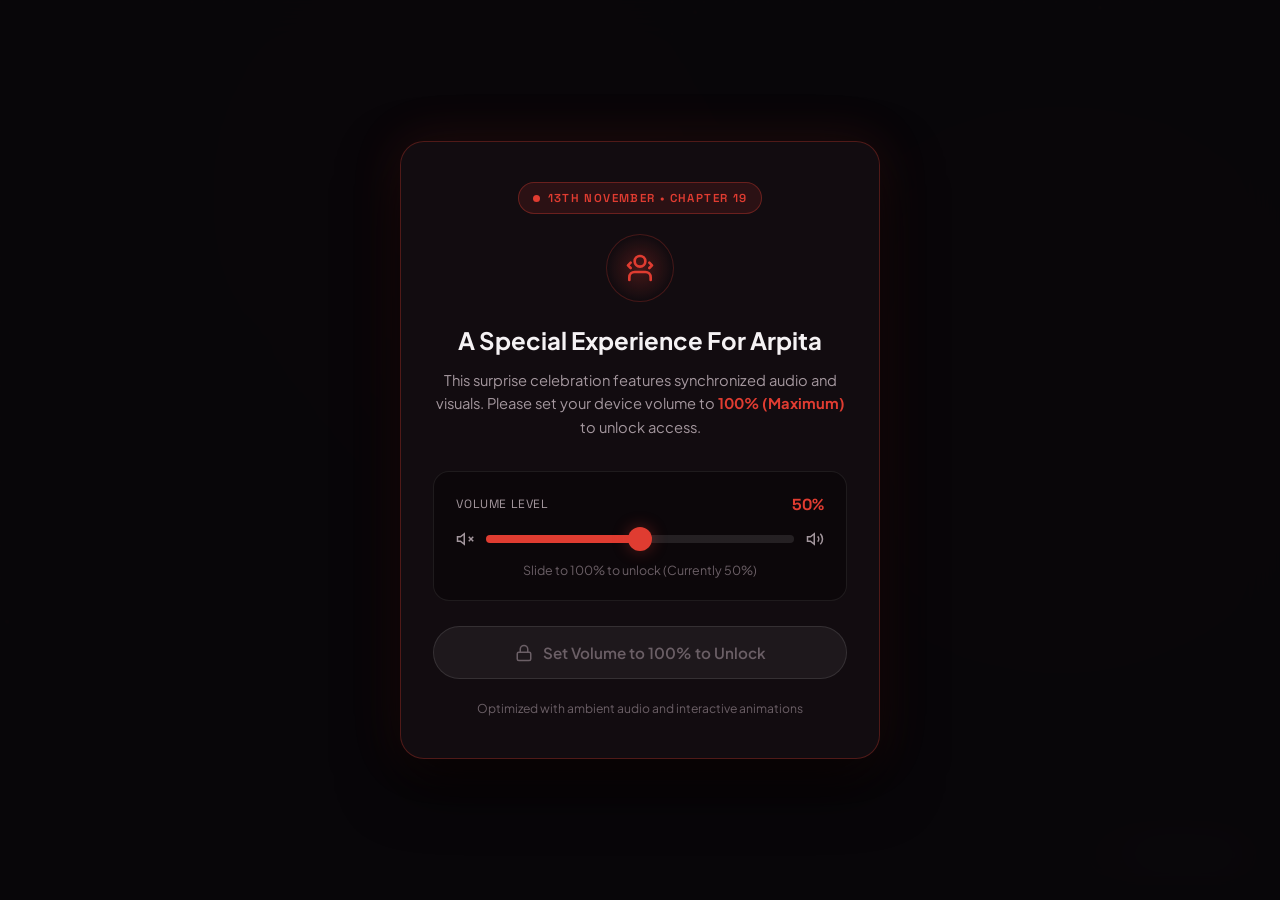
==== commit ca549979: "🎂 Add 13th Nov & Age 19 via messages.json, replace emojis with SVG icons, add full site animations &" ====
--- a/index.html
+++ b/index.html
@@ -3,13 +3,13 @@
 <head>
   <meta charset="UTF-8" />
   <meta name="viewport" content="width=device-width, initial-scale=1.0" />
-  <title>Happy Birthday, Arpita ✨</title>
-  <meta name="description" content="A modern birthday celebration for Arpita — with love, music, and memories." />
+  <title>Happy 19th Birthday, Arpita ✨</title>
+  <meta name="description" content="Celebrating Arpita's 19th Birthday on 13th November — with love, music, and memories." />
 
   <!-- Fonts -->
   <link rel="preconnect" href="https://fonts.googleapis.com" />
   <link rel="preconnect" href="https://fonts.gstatic.com" crossorigin />
-  <link href="https://fonts.googleapis.com/css2?family=Cinzel:wght@500;700&family=Plus+Jakarta+Sans:wght@300;400;500;600;700;800&family=Space+Grotesk:wght@400;500;600&display=swap" rel="stylesheet" />
+  <link href="https://fonts.googleapis.com/css2?family=Plus+Jakarta+Sans:wght@300;400;500;600;700;800&family=Space+Grotesk:wght@400;500;600;700&display=swap" rel="stylesheet" />
 
   <link rel="stylesheet" href="style.css" />
 </head>
@@ -19,6 +19,7 @@
   <div class="bg-grid-layer"></div>
   <div class="ambient-glow glow-1"></div>
   <div class="ambient-glow glow-2"></div>
+  <div class="ambient-glow glow-3"></div>
   <canvas id="particles"></canvas>
 
   <!-- ═══════════ VOLUME CONFIRMATION OVERLAY ═══════════ -->
@@ -26,16 +27,21 @@
     <div class="entry-card">
       <div class="entry-badge">
         <span class="badge-dot pulse"></span>
-        <span>SOUND REQUIRED</span>
+        <span id="overlay-badge">13TH NOVEMBER • CHAPTER 19</span>
       </div>
       
       <div class="entry-icon-wrap">
-        <span class="entry-icon">🎂</span>
+        <svg class="entry-svg-icon" viewBox="0 0 24 24" fill="none" stroke="currentColor" stroke-width="2" stroke-linecap="round" stroke-linejoin="round">
+          <path d="M20 21v-2a4 4 0 0 0-4-4H8a4 4 0 0 0-4 4v2"></path>
+          <circle cx="12" cy="7" r="4"></circle>
+          <path d="m19 8 2 2-2 2"></path>
+          <path d="m5 8-2 2 2 2"></path>
+        </svg>
       </div>
 
       <h2 class="entry-title">A Special Experience For Arpita</h2>
       <p class="entry-desc">
-        This surprise is composed with music and memories. Please confirm your device volume is set to <strong>100% (Maximum)</strong> before entering.
+        This surprise celebration features synchronized audio and visuals. Please set your device volume to <strong>100% (Maximum)</strong> to unlock access.
       </p>
 
       <div class="volume-box">
@@ -45,9 +51,13 @@
         </div>
         
         <div class="slider-wrapper">
-          <span class="vol-icon-left">🔈</span>
+          <span class="vol-icon-svg">
+            <svg width="18" height="18" viewBox="0 0 24 24" fill="none" stroke="currentColor" stroke-width="2"><polygon points="11 5 6 9 2 9 2 15 6 15 11 19 11 5"/><line x1="23" y1="9" x2="17" y2="15"/><line x1="17" y1="9" x2="23" y2="15"/></svg>
+          </span>
           <input type="range" id="volume-slider" min="0" max="100" value="50" class="custom-slider" />
-          <span class="vol-icon-right">🔊</span>
+          <span class="vol-icon-svg">
+            <svg width="18" height="18" viewBox="0 0 24 24" fill="none" stroke="currentColor" stroke-width="2"><polygon points="11 5 6 9 2 9 2 15 6 15 11 19 11 5"/><path d="M19.07 4.93a10 10 0 0 1 0 14.14M15.54 8.46a5 5 0 0 1 0 7.07"/></svg>
+          </span>
         </div>
         
         <div class="volume-indicator" id="volume-indicator">
@@ -56,11 +66,13 @@
       </div>
 
       <button id="entry-btn" class="unlock-btn" disabled>
-        <span class="btn-icon">🔒</span>
-        <span class="btn-text">Set Volume to 100% to Unlock</span>
+        <span class="btn-icon-svg" id="btn-lock-icon">
+          <svg width="18" height="18" viewBox="0 0 24 24" fill="none" stroke="currentColor" stroke-width="2"><rect x="3" y="11" width="18" height="11" rx="2" ry="2"/><path d="M7 11V7a5 5 0 0 1 10 0v4"/></svg>
+        </span>
+        <span class="btn-text" id="btn-label">Set Volume to 100% to Unlock</span>
       </button>
 
-      <p class="entry-note">🎧 Headphones or maximum speaker volume recommended</p>
+      <p class="entry-note">Optimized with ambient audio and interactive animations</p>
     </div>
   </div>
 
@@ -74,21 +86,25 @@
     <div class="music-wave" id="music-wave">
       <span></span><span></span><span></span><span></span>
     </div>
-    <span class="music-label" id="music-label">Birthday Melody</span>
+    <span class="music-label" id="music-label">Birthday Audio</span>
   </div>
 
   <!-- ═══════════ MAIN CONTENT ═══════════ -->
   <main id="main-content" class="content-hidden">
 
-    <!-- HERO SECTION (Portfolio Style: Text Left, Backgroundless Cutout with Gradient Backdrop Right) -->
+    <!-- HERO SECTION (Portfolio Style: Text Left, Pop-Out Avatar Visual Right) -->
     <section class="hero-section">
       <div class="hero-container">
         
         <!-- LEFT: Hero Details -->
         <div class="hero-details">
-          <div class="status-pill">
-            <span class="status-dot"></span>
-            <span id="hero-badge">Special Day • Birthday Edition</span>
+          
+          <div class="status-pill-row">
+            <div class="status-pill">
+              <span class="status-dot"></span>
+              <span id="hero-badge">13th November • Celebrating Chapter 19</span>
+            </div>
+            <div class="age-badge" id="hero-age-badge">Age 19</div>
           </div>
 
           <p class="hero-greeting" id="hero-greeting">Dearest,</p>
@@ -96,71 +112,94 @@
 
           <div class="hero-tagline-wrap">
             <span class="tagline-prefix">&gt;</span>
-            <span class="hero-tagline" id="hero-tagline">The Most Beautiful Birthday Girl</span>
+            <span class="hero-tagline" id="hero-tagline">Turning 19 & More Beautiful Than Ever</span>
             <span class="typing-cursor">|</span>
           </div>
 
           <div class="hero-card">
-            <h3 class="card-wish-title" id="hero-wish">Happy Birthday, Arpita! 🎂</h3>
+            <div class="card-top-meta">
+              <span class="meta-tag" id="meta-date">13th November</span>
+              <span class="meta-tag highlight" id="meta-chapter">Chapter 19</span>
+            </div>
+            <h3 class="card-wish-title" id="hero-wish">Happy 19th Birthday, Arpita!</h3>
             <p class="card-wish-text" id="hero-message">
-              Today the world became brighter and infinitely more beautiful because you're in it. Your grace, that enchanting smile in your red and black sari, and your warmth touch everyone around you.
+              Today marks the beginning of Chapter 19 — and the world is infinitely more radiant because you are in it. From your graceful smile to that enchanting look in your red and black sari, every moment with you is magic.
             </p>
-            <p class="card-sign" id="hero-sign">— With all my love ❤️</p>
-          </div>
-
-          <!-- Action buttons & interactive chips -->
+            <p class="card-sign" id="hero-sign">— With all my love</p>
+          </div>
+
+          <!-- Action buttons & SVG Icon Chips (Just like Anik's reference layout!) -->
           <div class="hero-actions">
             <button class="primary-action-btn" id="cta-btn">
-              <span class="cta-sparkle">✨</span>
-              <span id="cta-text">Celebrate Arpita</span>
+              <svg width="18" height="18" viewBox="0 0 24 24" fill="none" stroke="currentColor" stroke-width="2.5"><polygon points="12 2 15.09 8.26 22 9.27 17 14.14 18.18 21.02 12 17.77 5.82 21.02 7 14.14 2 9.27 8.91 8.26 12 2"/></svg>
+              <span id="cta-text">Celebrate Chapter 19</span>
             </button>
 
+            <!-- Modern SVG Icon Chips (replacing emojis) -->
             <div class="quick-chips">
-              <button class="chip-btn" id="chip-confetti" title="Confetti Burst">🎉</button>
-              <button class="chip-btn" id="chip-love" title="Shower Love">💖</button>
-              <button class="chip-btn" id="chip-music" title="Toggle Music">🎵</button>
-              <button class="chip-btn" id="chip-memories" title="Jump to Memories">📸</button>
-            </div>
-          </div>
-        </div>
-
-        <!-- RIGHT: Backgroundless Hero Visual with Warm Gradient Circle & Orbits -->
+              
+              <!-- Heart Shower Icon -->
+              <button class="chip-btn" id="chip-love" title="Send Love">
+                <svg width="18" height="18" viewBox="0 0 24 24" fill="none" stroke="currentColor" stroke-width="2"><path d="M20.84 4.61a5.5 5.5 0 0 0-7.78 0L12 5.67l-1.06-1.06a5.5 5.5 0 0 0-7.78 7.78l1.06 1.06L12 21.23l7.78-7.78 1.06-1.06a5.5 5.5 0 0 0 0-7.78z"/></svg>
+              </button>
+              
+              <!-- Confetti Burst Icon -->
+              <button class="chip-btn" id="chip-confetti" title="Celebration Spark">
+                <svg width="18" height="18" viewBox="0 0 24 24" fill="none" stroke="currentColor" stroke-width="2"><path d="m12 3-1.9 5.8a2 2 0 0 1-1.3 1.3L3 12l5.8 1.9a2 2 0 0 1 1.3 1.3L12 21l1.9-5.8a2 2 0 0 1 1.3-1.3L21 12l-5.8-1.9a2 2 0 0 1-1.3-1.3L12 3z"/></svg>
+              </button>
+
+              <!-- Audio Toggle Icon -->
+              <button class="chip-btn" id="chip-music" title="Toggle Music">
+                <svg width="18" height="18" viewBox="0 0 24 24" fill="none" stroke="currentColor" stroke-width="2"><path d="M9 18V5l12-2v13"/><circle cx="6" cy="18" r="3"/><circle cx="18" cy="16" r="3"/></svg>
+              </button>
+
+              <!-- Camera / Photo Vault Icon -->
+              <button class="chip-btn" id="chip-memories" title="View Memories">
+                <svg width="18" height="18" viewBox="0 0 24 24" fill="none" stroke="currentColor" stroke-width="2"><path d="M23 19a2 2 0 0 1-2 2H3a2 2 0 0 1-2-2V8a2 2 0 0 1 2-2h4l2-3h6l2 3h4a2 2 0 0 1 2 2z"/><circle cx="12" cy="13" r="4"/></svg>
+              </button>
+
+              <!-- Calendar 13th Nov Icon -->
+              <button class="chip-btn" id="chip-calendar" title="13th November">
+                <svg width="18" height="18" viewBox="0 0 24 24" fill="none" stroke="currentColor" stroke-width="2"><rect x="3" y="4" width="18" height="18" rx="2" ry="2"/><line x1="16" y1="2" x2="16" y2="6"/><line x1="8" y1="2" x2="8" y2="6"/><line x1="3" y1="10" x2="21" y2="10"/></svg>
+              </button>
+
+            </div>
+          </div>
+        </div>
+
+        <!-- RIGHT: Pop-Out Avatar Visual with Concentric Orbital Rings & Tech Nodes -->
         <div class="hero-visual">
           <div class="visual-stage">
             
             <!-- Ambient Glow behind circle -->
             <div class="stage-backdrop-glow"></div>
             
-            <!-- Orbital rings -->
+            <!-- Orbital rings (Animated) -->
             <div class="orbit-ring-dashed"></div>
             <div class="orbit-ring-solid"></div>
 
-            <!-- Orbit nodes / tech-luxe icons -->
-            <div class="orbit-node node-top-left" title="Harmony">
-              <svg width="14" height="14" viewBox="0 0 24 24" fill="none" stroke="currentColor" stroke-width="2.5"><path d="M12 2v20M17 5H9.5a3.5 3.5 0 0 0 0 7h5a3.5 3.5 0 0 1 0 7H6"/></svg>
-            </div>
-            <div class="orbit-node node-top-right" title="Sparkle">
-              <svg width="14" height="14" viewBox="0 0 24 24" fill="none" stroke="currentColor" stroke-width="2.5"><polygon points="12 2 15.09 8.26 22 9.27 17 14.14 18.18 21.02 12 17.77 5.82 21.02 7 14.14 2 9.27 8.91 8.26 12 2"/></svg>
-            </div>
-            <div class="orbit-node node-bottom-left" title="Melody">
-              <svg width="14" height="14" viewBox="0 0 24 24" fill="none" stroke="currentColor" stroke-width="2.5"><path d="M9 18V5l12-2v13"/><circle cx="6" cy="18" r="3"/><circle cx="18" cy="16" r="3"/></svg>
-            </div>
-            <div class="orbit-node node-bottom-right" title="Heartbeat">
-              <svg width="14" height="14" viewBox="0 0 24 24" fill="none" stroke="currentColor" stroke-width="2.5"><path d="M20.84 4.61a5.5 5.5 0 0 0-7.78 0L12 5.67l-1.06-1.06a5.5 5.5 0 0 0-7.78 7.78l1.06 1.06L12 21.23l7.78-7.78 1.06-1.06a5.5 5.5 0 0 0 0-7.78z"/></svg>
-            </div>
-
-            <!-- Gradient Circle Backdrop (Matching the Red/Black Sari and Warm Terracotta) -->
-            <div class="gradient-circle-backdrop"></div>
-
-            <!-- The Transparent Cutout of Arpita (Backgroundless) -->
-            <div class="cutout-wrapper">
+            <!-- Orbit SVG Nodes (Tech/Design icons from reference) -->
+            <div class="orbit-node node-1" title="Signal Wave">
+              <svg width="14" height="14" viewBox="0 0 24 24" fill="none" stroke="currentColor" stroke-width="2.5"><path d="M4.9 19.1C1 15.2 1 8.8 4.9 4.9"/><path d="M7.8 16.2c-2.3-2.3-2.3-6.1 0-8.5"/><circle cx="12" cy="12" r="2"/></svg>
+            </div>
+            <div class="orbit-node node-2" title="Power Pulse">
+              <svg width="14" height="14" viewBox="0 0 24 24" fill="none" stroke="currentColor" stroke-width="2.5"><polygon points="13 2 3 14 12 14 11 22 21 10 12 10 13 2"/></svg>
+            </div>
+            <div class="orbit-node node-3" title="Waveform">
+              <svg width="14" height="14" viewBox="0 0 24 24" fill="none" stroke="currentColor" stroke-width="2.5"><path d="M2 12h5l2-8 5 16 3-8h5"/></svg>
+            </div>
+            <div class="orbit-node node-4" title="Orbit Target">
+              <svg width="14" height="14" viewBox="0 0 24 24" fill="none" stroke="currentColor" stroke-width="2.5"><circle cx="12" cy="12" r="10"/><path d="M12 2a14.5 14.5 0 0 0 0 20 14.5 14.5 0 0 0 0-20"/><path d="M2 12h20"/></svg>
+            </div>
+
+            <!-- The Designer Hero Avatar (Pop-out head over warm gradient circle) -->
+            <div class="avatar-frame">
               <img 
-                src="hero-cutout.png" 
-                alt="Arpita" 
-                class="hero-cutout-img" 
-                id="hero-cutout"
+                src="hero-avatar.png" 
+                alt="Arpita - Chapter 19" 
+                class="hero-avatar-img" 
+                id="hero-avatar"
               />
-              <div class="cutout-bottom-blend"></div>
             </div>
 
           </div>
@@ -173,11 +212,11 @@
     <section class="memories-section" id="memories">
       <div class="memories-header">
         <div class="section-tag">
-          <span class="tag-sparkle">✦</span>
-          <span>PHOTO VAULT</span>
-        </div>
-        <h2 class="memories-title" id="memories-title">Our Cherished Memories</h2>
-        <p class="memories-subtitle" id="memories-subtitle">Every frame holds a moment I treasure forever</p>
+          <svg width="12" height="12" viewBox="0 0 24 24" fill="none" stroke="currentColor" stroke-width="2.5"><polygon points="12 2 15.09 8.26 22 9.27 17 14.14 18.18 21.02 12 17.77 5.82 21.02 7 14.14 2 9.27 8.91 8.26 12 2"/></svg>
+          <span id="memories-tag">CHAPTER 19 VAULT</span>
+        </div>
+        <h2 class="memories-title" id="memories-title">19 Years & Cherished Frames</h2>
+        <p class="memories-subtitle" id="memories-subtitle">A visual timeline of moments that mean everything to me</p>
       </div>
 
       <div class="carousel-wrapper">
@@ -186,9 +225,13 @@
             <!-- Dynamic slides rendered via script.js -->
           </div>
 
-          <!-- Navigation Controls -->
-          <button class="nav-arrow nav-prev" id="carousel-prev" aria-label="Previous Memory">&#10094;</button>
-          <button class="nav-arrow nav-next" id="carousel-next" aria-label="Next Memory">&#10095;</button>
+          <!-- Navigation Controls (SVG arrows) -->
+          <button class="nav-arrow nav-prev" id="carousel-prev" aria-label="Previous Memory">
+            <svg width="20" height="20" viewBox="0 0 24 24" fill="none" stroke="currentColor" stroke-width="2.5"><polyline points="15 18 9 12 15 6"/></svg>
+          </button>
+          <button class="nav-arrow nav-next" id="carousel-next" aria-label="Next Memory">
+            <svg width="20" height="20" viewBox="0 0 24 24" fill="none" stroke="currentColor" stroke-width="2.5"><polyline points="9 18 15 12 9 6"/></svg>
+          </button>
 
           <!-- Top gradient vignette & bottom meta bar -->
           <div class="carousel-edge-vignette"></div>
@@ -205,7 +248,7 @@
     <!-- FOOTER -->
     <footer class="site-footer">
       <div class="footer-divider"></div>
-      <p id="footer-text">Handcrafted with ❤️ exclusively for Arpita</p>
+      <p id="footer-text">Handcrafted with care exclusively for Arpita's 19th Birthday • 13th November</p>
     </footer>
 
   </main>
--- a/style.css
+++ b/style.css
@@ -1,5 +1,5 @@
 /* ═══════════════════════════════════════════════════════════
-   MODERN LUXURY RED & BLACK THEME  —  ARPITA'S BIRTHDAY
+   MODERN HIGH-TECH LUXURY THEME  —  ARPITA'S 19TH BIRTHDAY
    ═══════════════════════════════════════════════════════════ */
 
 *, *::before, *::after {
@@ -9,18 +9,17 @@
 }
 
 :root {
-  --bg-primary: #080608;
-  --bg-card: rgba(18, 12, 15, 0.75);
-  --bg-card-border: rgba(225, 60, 60, 0.16);
+  --bg-primary: #09070a;
+  --bg-card: rgba(18, 12, 16, 0.78);
+  --bg-card-border: rgba(225, 60, 60, 0.18);
   --accent-red: #e03c31;
-  --accent-crimson: #9e1b24;
-  --accent-warm: #e67e22;
+  --accent-crimson: #a81c25;
+  --accent-coral: #e67e22;
   --accent-glow: rgba(224, 60, 49, 0.35);
-  --text-main: #f5f3f2;
-  --text-muted: #a3989e;
-  --text-dim: #6d6268;
+  --text-main: #f5f2f4;
+  --text-muted: #a4979e;
+  --text-dim: #6b5f66;
   --font-sans: 'Plus Jakarta Sans', -apple-system, BlinkMacSystemFont, sans-serif;
-  --font-serif: 'Cinzel', serif;
   --font-mono: 'Space Grotesk', monospace;
   --radius-lg: 24px;
   --radius-md: 16px;
@@ -46,7 +45,7 @@
 }
 
 /* ═══════════════════════════════════════════
-   BACKGROUND GRID & AMBIENT GLOW
+   ANIMATED BACKGROUND GRID & GLOWS
    ═══════════════════════════════════════════ */
 .bg-grid-layer {
   position: fixed;
@@ -54,36 +53,48 @@
   z-index: 0;
   pointer-events: none;
   background-image: 
-    radial-gradient(rgba(224, 60, 49, 0.10) 1px, transparent 1px),
+    radial-gradient(rgba(224, 60, 49, 0.12) 1px, transparent 1px),
     linear-gradient(to right, rgba(255, 255, 255, 0.015) 1px, transparent 1px),
     linear-gradient(to bottom, rgba(255, 255, 255, 0.015) 1px, transparent 1px);
   background-size: 32px 32px, 128px 128px, 128px 128px;
   background-position: center center;
   mask-image: radial-gradient(ellipse 90% 80% at 50% 40%, black 40%, transparent 95%);
+  animation: grid-drift 40s linear infinite alternate;
 }
 
 .ambient-glow {
   position: fixed;
   border-radius: 50%;
-  filter: blur(120px);
+  filter: blur(130px);
   pointer-events: none;
   z-index: 0;
+  animation: glow-float 12s ease-in-out infinite alternate;
 }
 
 .glow-1 {
   width: 550px;
   height: 550px;
-  top: -100px;
-  left: 20%;
-  background: radial-gradient(circle, rgba(224, 60, 49, 0.16) 0%, rgba(158, 27, 36, 0.05) 60%, transparent 80%);
+  top: -80px;
+  left: 15%;
+  background: radial-gradient(circle, rgba(224, 60, 49, 0.18) 0%, rgba(168, 28, 37, 0.06) 60%, transparent 80%);
 }
 
 .glow-2 {
   width: 600px;
   height: 600px;
-  top: 15%;
-  right: -100px;
-  background: radial-gradient(circle, rgba(230, 126, 34, 0.12) 0%, rgba(224, 60, 49, 0.08) 50%, transparent 80%);
+  top: 10%;
+  right: -80px;
+  background: radial-gradient(circle, rgba(230, 126, 34, 0.14) 0%, rgba(224, 60, 49, 0.08) 50%, transparent 80%);
+  animation-delay: -4s;
+}
+
+.glow-3 {
+  width: 450px;
+  height: 450px;
+  bottom: 5%;
+  left: 20%;
+  background: radial-gradient(circle, rgba(168, 28, 37, 0.12) 0%, transparent 70%);
+  animation-delay: -8s;
 }
 
 #particles {
@@ -103,7 +114,7 @@
   display: flex;
   align-items: center;
   justify-content: center;
-  background: rgba(8, 6, 8, 0.94);
+  background: rgba(9, 7, 10, 0.94);
   backdrop-filter: blur(20px);
   -webkit-backdrop-filter: blur(20px);
   padding: 1.5rem;
@@ -119,7 +130,7 @@
 .entry-card {
   width: 100%;
   max-width: 480px;
-  background: rgba(22, 14, 18, 0.85);
+  background: rgba(20, 14, 18, 0.88);
   border: 1px solid rgba(224, 60, 49, 0.3);
   box-shadow: 0 25px 60px rgba(0, 0, 0, 0.8), 0 0 50px rgba(224, 60, 49, 0.15);
   border-radius: var(--radius-lg);
@@ -156,23 +167,26 @@
 }
 
 .entry-icon-wrap {
-  width: 64px;
-  height: 64px;
+  width: 68px;
+  height: 68px;
   margin: 0 auto 1.2rem;
   background: radial-gradient(circle, rgba(224, 60, 49, 0.25) 0%, transparent 70%);
   border-radius: 50%;
   display: flex;
   align-items: center;
   justify-content: center;
-}
-
-.entry-icon {
-  font-size: 2.5rem;
-  animation: gentle-bob 2.4s ease-in-out infinite;
+  color: var(--accent-red);
+  border: 1px solid rgba(224, 60, 49, 0.25);
+  animation: gentle-bob 3s ease-in-out infinite;
+}
+
+.entry-svg-icon {
+  width: 32px;
+  height: 32px;
 }
 
 .entry-title {
-  font-family: var(--font-serif);
+  font-family: var(--font-sans);
   font-size: 1.5rem;
   font-weight: 700;
   color: var(--text-main);
@@ -191,7 +205,7 @@
 }
 
 .volume-box {
-  background: rgba(12, 8, 10, 0.8);
+  background: rgba(12, 8, 10, 0.85);
   border: 1px solid rgba(255, 255, 255, 0.08);
   border-radius: var(--radius-md);
   padding: 1.2rem 1.4rem;
@@ -202,7 +216,6 @@
   display: flex;
   justify-content: space-between;
   align-items: center;
-  font-size: 0.85rem;
   margin-bottom: 0.8rem;
 }
 
@@ -227,8 +240,10 @@
   gap: 12px;
 }
 
-.vol-icon-left, .vol-icon-right {
-  font-size: 1.1rem;
+.vol-icon-svg {
+  color: var(--text-muted);
+  display: flex;
+  align-items: center;
 }
 
 .custom-slider {
@@ -297,6 +312,11 @@
   transition: all 0.4s var(--ease);
 }
 
+.btn-icon-svg {
+  display: flex;
+  align-items: center;
+}
+
 .unlock-btn.unlocked {
   border-color: var(--accent-red);
   background: linear-gradient(135deg, var(--accent-red) 0%, var(--accent-crimson) 100%);
@@ -308,7 +328,7 @@
 
 .unlock-btn.unlocked:hover {
   transform: translateY(-2px);
-  box-shadow: 0 0 45px var(--accent-glow), 0 12px 30px rgba(0, 0, 0, 0.5);
+  box-shadow: 0 0 50px var(--accent-glow), 0 12px 30px rgba(0, 0, 0, 0.5);
 }
 
 .entry-note {
@@ -329,7 +349,7 @@
   align-items: center;
   gap: 10px;
   padding: 10px 18px;
-  background: rgba(18, 12, 15, 0.85);
+  background: rgba(18, 12, 16, 0.85);
   border: 1px solid rgba(224, 60, 49, 0.3);
   backdrop-filter: blur(12px);
   -webkit-backdrop-filter: blur(12px);
@@ -409,18 +429,24 @@
   animation: fade-slide-right 0.9s var(--ease) both;
 }
 
+.status-pill-row {
+  display: flex;
+  align-items: center;
+  gap: 10px;
+  margin-bottom: 1.4rem;
+  flex-wrap: wrap;
+}
+
 .status-pill {
   display: inline-flex;
   align-items: center;
   gap: 9px;
-  width: fit-content;
   background: rgba(255, 255, 255, 0.04);
   border: 1px solid rgba(255, 255, 255, 0.1);
   padding: 6px 14px;
   border-radius: var(--radius-pill);
   font-size: 0.82rem;
   color: var(--text-muted);
-  margin-bottom: 1.4rem;
   backdrop-filter: blur(8px);
 }
 
@@ -430,6 +456,21 @@
   border-radius: 50%;
   background-color: #2ecc71;
   box-shadow: 0 0 10px #2ecc71;
+}
+
+.age-badge {
+  display: inline-flex;
+  align-items: center;
+  background: rgba(224, 60, 49, 0.12);
+  border: 1px solid rgba(224, 60, 49, 0.35);
+  color: var(--accent-red);
+  font-family: var(--font-mono);
+  font-weight: 700;
+  font-size: 0.78rem;
+  letter-spacing: 0.05em;
+  padding: 5px 12px;
+  border-radius: var(--radius-pill);
+  box-shadow: 0 0 12px rgba(224, 60, 49, 0.2);
 }
 
 .hero-greeting {
@@ -448,6 +489,9 @@
   color: #ffffff;
   letter-spacing: -0.02em;
   margin-bottom: 0.8rem;
+  background: linear-gradient(135deg, #ffffff 60%, rgba(255, 255, 255, 0.6) 100%);
+  -webkit-background-clip: text;
+  background-clip: text;
 }
 
 .hero-tagline-wrap {
@@ -483,18 +527,46 @@
   padding: 1.8rem;
   margin-bottom: 2rem;
   box-shadow: 0 15px 35px rgba(0, 0, 0, 0.4);
+  position: relative;
+  overflow: hidden;
+  transition: transform 0.3s ease, border-color 0.3s ease;
+}
+
+.hero-card:hover {
+  transform: translateY(-2px);
+  border-color: rgba(224, 60, 49, 0.35);
+}
+
+.card-top-meta {
+  display: flex;
+  gap: 8px;
+  margin-bottom: 0.8rem;
+}
+
+.meta-tag {
+  font-family: var(--font-mono);
+  font-size: 0.72rem;
+  color: var(--text-muted);
+  background: rgba(255, 255, 255, 0.05);
+  padding: 3px 10px;
+  border-radius: var(--radius-pill);
+}
+
+.meta-tag.highlight {
+  color: var(--accent-red);
+  background: rgba(224, 60, 49, 0.12);
+  border: 1px solid rgba(224, 60, 49, 0.25);
 }
 
 .card-wish-title {
-  font-family: var(--font-serif);
   font-size: 1.25rem;
   font-weight: 700;
-  color: var(--accent-red);
+  color: #ffffff;
   margin-bottom: 0.7rem;
 }
 
 .card-wish-text {
-  font-size: 1rem;
+  font-size: 0.98rem;
   color: var(--text-main);
   line-height: 1.8;
   opacity: 0.92;
@@ -503,9 +575,9 @@
 
 .card-sign {
   margin-top: 1.2rem;
-  font-family: var(--font-serif);
-  font-size: 0.95rem;
-  color: var(--accent-warm);
+  font-family: var(--font-mono);
+  font-size: 0.92rem;
+  color: var(--accent-coral);
 }
 
 .hero-actions {
@@ -549,10 +621,10 @@
   border-radius: 50%;
   background: rgba(255, 255, 255, 0.04);
   border: 1px solid rgba(255, 255, 255, 0.1);
+  color: var(--text-muted);
   display: flex;
   align-items: center;
   justify-content: center;
-  font-size: 1.15rem;
   cursor: pointer;
   backdrop-filter: blur(8px);
   transition: all 0.25s var(--ease);
@@ -562,10 +634,11 @@
   transform: translateY(-3px) scale(1.08);
   background: rgba(224, 60, 49, 0.18);
   border-color: var(--accent-red);
+  color: #ffffff;
   box-shadow: 0 0 16px var(--accent-glow);
 }
 
-/* ─── RIGHT: HERO VISUAL (BACKGROUNDLESS CUTOUT OVER GRADIENT BACKDROP) ─── */
+/* ─── RIGHT: HERO VISUAL (POPOUT AVATAR + ORBITAL RINGS) ─── */
 .hero-visual {
   display: flex;
   justify-content: center;
@@ -576,8 +649,8 @@
 
 .visual-stage {
   position: relative;
-  width: 420px;
-  height: 420px;
+  width: 440px;
+  height: 440px;
   display: flex;
   align-items: center;
   justify-content: center;
@@ -589,7 +662,7 @@
   width: 380px;
   height: 380px;
   border-radius: 50%;
-  background: radial-gradient(circle, rgba(224, 60, 49, 0.35) 0%, rgba(230, 126, 34, 0.15) 50%, transparent 75%);
+  background: radial-gradient(circle, rgba(224, 60, 49, 0.32) 0%, rgba(230, 126, 34, 0.14) 50%, transparent 75%);
   filter: blur(40px);
   z-index: 1;
 }
@@ -597,93 +670,70 @@
 /* Dashed orbital ring */
 .orbit-ring-dashed {
   position: absolute;
-  width: 440px;
-  height: 440px;
-  border-radius: 50%;
-  border: 1px dashed rgba(224, 60, 49, 0.25);
+  width: 430px;
+  height: 430px;
+  border-radius: 50%;
+  border: 1px dashed rgba(224, 60, 49, 0.3);
   z-index: 2;
-  animation: rotate-slow 60s linear infinite;
+  animation: rotate-slow 50s linear infinite;
 }
 
 /* Solid orbital ring */
 .orbit-ring-solid {
   position: absolute;
-  width: 490px;
-  height: 490px;
-  border-radius: 50%;
-  border: 1px solid rgba(255, 255, 255, 0.05);
+  width: 480px;
+  height: 480px;
+  border-radius: 50%;
+  border: 1px solid rgba(255, 255, 255, 0.06);
   z-index: 2;
-}
-
-/* Orbit tech-nodes */
+  animation: rotate-slow 70s linear infinite reverse;
+}
+
+/* Orbit SVG tech nodes */
 .orbit-node {
   position: absolute;
-  width: 32px;
-  height: 32px;
-  border-radius: 50%;
-  background: rgba(18, 12, 15, 0.9);
+  width: 34px;
+  height: 34px;
+  border-radius: 50%;
+  background: rgba(18, 12, 16, 0.92);
   border: 1px solid rgba(224, 60, 49, 0.4);
   color: var(--accent-red);
   display: flex;
   align-items: center;
   justify-content: center;
   box-shadow: 0 0 14px rgba(224, 60, 49, 0.25);
-  z-index: 4;
-}
-
-.node-top-left { top: 35px; left: 35px; animation: node-float 4s ease-in-out infinite; }
-.node-top-right { top: 40px; right: 40px; animation: node-float 4s 1s ease-in-out infinite; }
-.node-bottom-left { bottom: 50px; left: 20px; animation: node-float 4s 2s ease-in-out infinite; }
-.node-bottom-right { bottom: 35px; right: 45px; animation: node-float 4s 1.5s ease-in-out infinite; }
-
-/* The Warm Terracotta / Red Gradient Circle (From Anik's reference layout!) */
-.gradient-circle-backdrop {
-  position: absolute;
-  width: 340px;
-  height: 340px;
-  border-radius: 50%;
-  background: radial-gradient(circle at 65% 35%, #eb684d 0%, #c0392b 45%, #7a151e 85%, #42080e 100%);
-  box-shadow: 
-    0 20px 50px rgba(0, 0, 0, 0.6),
-    inset 0 0 40px rgba(0, 0, 0, 0.4),
-    0 0 60px rgba(224, 60, 49, 0.25);
-  z-index: 2;
-}
-
-/* Transparent cutout wrapper */
-.cutout-wrapper {
+  z-index: 5;
+  transition: transform 0.3s ease;
+}
+
+.node-1 { top: 35px; left: 35px; animation: node-float 4s ease-in-out infinite; }
+.node-2 { top: 30px; right: 40px; animation: node-float 4s 1s ease-in-out infinite; }
+.node-3 { bottom: 45px; left: 25px; animation: node-float 4s 2s ease-in-out infinite; }
+.node-4 { bottom: 35px; right: 45px; animation: node-float 4s 1.5s ease-in-out infinite; }
+
+/* The Designer Hero Avatar (Head pop-out over circle) */
+.avatar-frame {
   position: relative;
-  width: 380px;
-  height: 440px;
-  display: flex;
-  align-items: flex-end;
+  width: 360px;
+  height: 410px;
+  display: flex;
+  align-items: center;
   justify-content: center;
   z-index: 3;
-  margin-bottom: -15px;
-}
-
-.hero-cutout-img {
+}
+
+.hero-avatar-img {
   width: 100%;
   height: 100%;
   object-fit: contain;
   display: block;
-  filter: drop-shadow(0 15px 30px rgba(0, 0, 0, 0.75)) drop-shadow(0 0 20px rgba(224, 60, 49, 0.15));
-  transition: transform 0.6s var(--ease);
-}
-
-.cutout-wrapper:hover .hero-cutout-img {
-  transform: scale(1.03) translateY(-4px);
-}
-
-.cutout-bottom-blend {
-  position: absolute;
-  bottom: 0;
-  left: 0;
-  right: 0;
-  height: 70px;
-  background: linear-gradient(to bottom, transparent 0%, var(--bg-primary) 100%);
-  pointer-events: none;
-  z-index: 5;
+  filter: drop-shadow(0 15px 35px rgba(0, 0, 0, 0.75)) drop-shadow(0 0 25px rgba(224, 60, 49, 0.18));
+  animation: avatar-breathe 6s ease-in-out infinite alternate;
+  transition: transform 0.5s var(--ease);
+}
+
+.avatar-frame:hover .hero-avatar-img {
+  transform: scale(1.04) translateY(-3px);
 }
 
 /* ═══════════════════════════════════════════
@@ -703,10 +753,10 @@
 .section-tag {
   display: inline-flex;
   align-items: center;
-  gap: 6px;
+  gap: 8px;
   background: rgba(224, 60, 49, 0.1);
   border: 1px solid rgba(224, 60, 49, 0.25);
-  padding: 4px 12px;
+  padding: 5px 14px;
   border-radius: var(--radius-pill);
   font-family: var(--font-mono);
   font-size: 0.72rem;
@@ -717,7 +767,6 @@
 }
 
 .memories-title {
-  font-family: var(--font-serif);
   font-weight: 700;
   font-size: clamp(2rem, 4vw, 2.6rem);
   color: #ffffff;
@@ -777,8 +826,8 @@
   inset: 0;
   pointer-events: none;
   background: 
-    linear-gradient(to right, rgba(8, 6, 8, 0.5) 0%, transparent 10%, transparent 90%, rgba(8, 6, 8, 0.5) 100%),
-    linear-gradient(to bottom, transparent 65%, rgba(8, 6, 8, 0.85) 100%);
+    linear-gradient(to right, rgba(9, 7, 10, 0.5) 0%, transparent 10%, transparent 90%, rgba(9, 7, 10, 0.5) 100%),
+    linear-gradient(to bottom, transparent 65%, rgba(9, 7, 10, 0.85) 100%);
   z-index: 2;
 }
 
@@ -792,11 +841,10 @@
   height: 48px;
   border-radius: 50%;
   border: 1px solid rgba(255, 255, 255, 0.15);
-  background: rgba(18, 12, 15, 0.75);
+  background: rgba(18, 12, 16, 0.75);
   backdrop-filter: blur(8px);
   -webkit-backdrop-filter: blur(8px);
   color: var(--text-main);
-  font-size: 1.1rem;
   cursor: pointer;
   display: flex;
   align-items: center;
@@ -865,6 +913,7 @@
   padding: 3rem 0 2rem;
   color: var(--text-dim);
   font-size: 0.85rem;
+  font-family: var(--font-mono);
 }
 
 .footer-divider {
@@ -875,8 +924,19 @@
 }
 
 /* ═══════════════════════════════════════════
-   ANIMATIONS
+   ANIMATIONS & KEYFRAMES
    ═══════════════════════════════════════════ */
+@keyframes grid-drift {
+  0% { transform: translateY(0); }
+  100% { transform: translateY(20px); }
+}
+
+@keyframes glow-float {
+  0% { transform: translate(0, 0) scale(1); }
+  50% { transform: translate(25px, -20px) scale(1.08); }
+  100% { transform: translate(-20px, 15px) scale(0.95); }
+}
+
 @keyframes modal-enter {
   from { opacity: 0; transform: scale(0.92) translateY(20px); }
   to   { opacity: 1; transform: scale(1) translateY(0); }
@@ -894,7 +954,12 @@
 
 @keyframes gentle-bob {
   0%, 100% { transform: translateY(0); }
-  50% { transform: translateY(-8px); }
+  50% { transform: translateY(-6px); }
+}
+
+@keyframes avatar-breathe {
+  0% { transform: translateY(0) scale(1); }
+  100% { transform: translateY(-8px) scale(1.015); }
 }
 
 @keyframes blink {
@@ -942,6 +1007,10 @@
     order: 2;
   }
 
+  .status-pill-row {
+    justify-content: center;
+  }
+
   .hero-visual {
     order: 1;
   }
@@ -957,23 +1026,18 @@
   }
 
   .orbit-ring-dashed {
-    width: 330px;
-    height: 330px;
+    width: 320px;
+    height: 320px;
   }
 
   .orbit-ring-solid {
-    width: 370px;
-    height: 370px;
-  }
-
-  .gradient-circle-backdrop {
-    width: 260px;
-    height: 260px;
-  }
-
-  .cutout-wrapper {
-    width: 290px;
-    height: 340px;
+    width: 360px;
+    height: 360px;
+  }
+
+  .avatar-frame {
+    width: 280px;
+    height: 320px;
   }
 
   .orbit-node {
@@ -981,10 +1045,10 @@
     height: 28px;
   }
 
-  .node-top-left { top: 20px; left: 20px; }
-  .node-top-right { top: 25px; right: 25px; }
-  .node-bottom-left { bottom: 30px; left: 10px; }
-  .node-bottom-right { bottom: 25px; right: 20px; }
+  .node-1 { top: 20px; left: 20px; }
+  .node-2 { top: 20px; right: 20px; }
+  .node-3 { bottom: 25px; left: 15px; }
+  .node-4 { bottom: 20px; right: 20px; }
 
   .hero-actions {
     justify-content: center;
@@ -1011,7 +1075,6 @@
   .nav-arrow {
     width: 38px;
     height: 38px;
-    font-size: 0.9rem;
   }
 
   .nav-prev { left: 8px; }
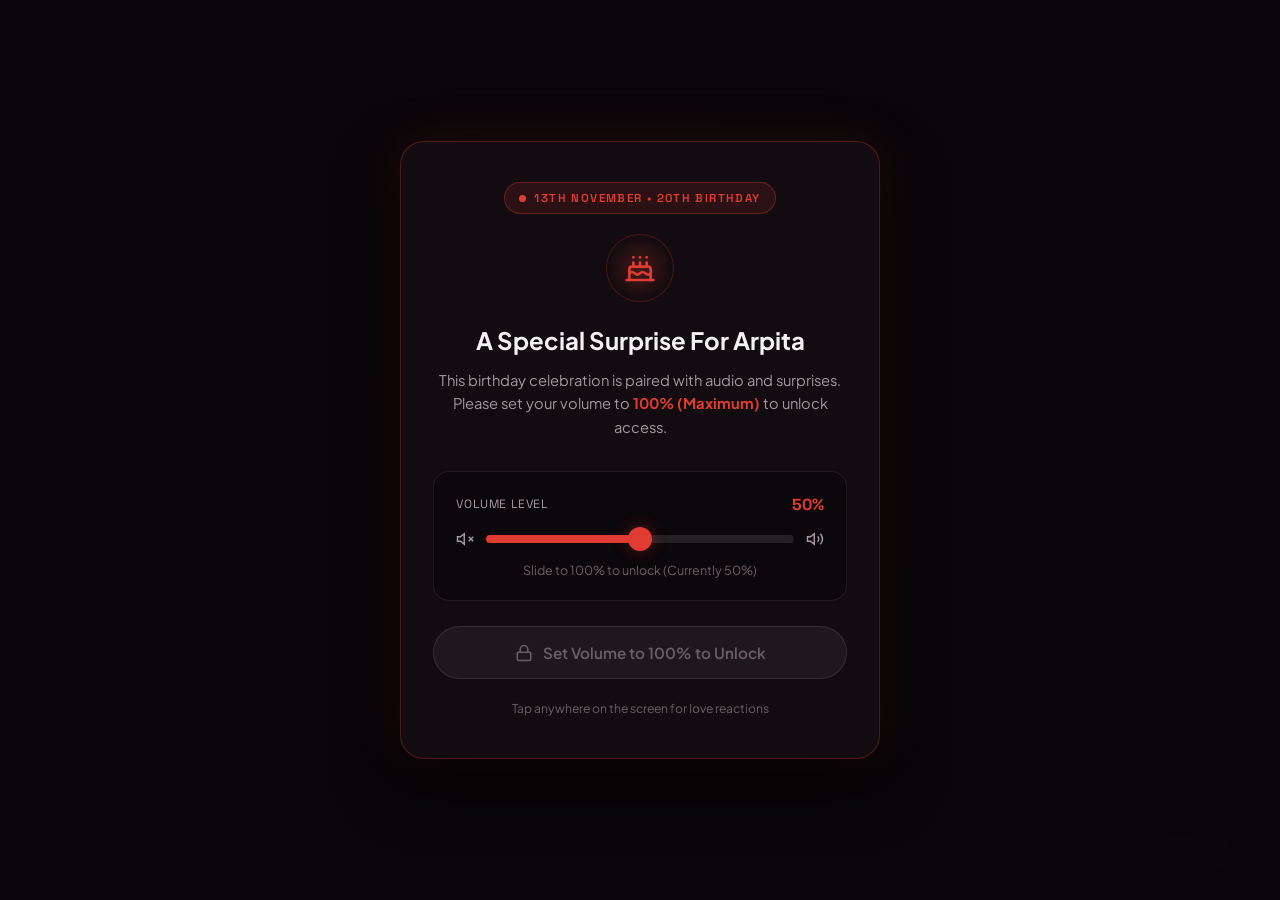
==== commit 15918ab1: "🎂 Add interactive heart cake page, mic blow detection, candle smoke, cake cutting, Hubby verificatio" ====
--- a/index.html
+++ b/index.html
@@ -3,8 +3,8 @@
 <head>
   <meta charset="UTF-8" />
   <meta name="viewport" content="width=device-width, initial-scale=1.0" />
-  <title>Happy 19th Birthday, Arpita ✨</title>
-  <meta name="description" content="Celebrating Arpita's 19th Birthday on 13th November — with love, music, and memories." />
+  <title>Happy 20th Birthday, Arpita ✨</title>
+  <meta name="description" content="Celebrating Arpita's 20th Birthday on 13th November — with love, music, and memories." />
 
   <!-- Fonts -->
   <link rel="preconnect" href="https://fonts.googleapis.com" />
@@ -27,21 +27,27 @@
     <div class="entry-card">
       <div class="entry-badge">
         <span class="badge-dot pulse"></span>
-        <span id="overlay-badge">13TH NOVEMBER • CHAPTER 19</span>
+        <span id="overlay-badge">13TH NOVEMBER • 20TH BIRTHDAY</span>
       </div>
       
       <div class="entry-icon-wrap">
+        <!-- Birthday Cake SVG -->
         <svg class="entry-svg-icon" viewBox="0 0 24 24" fill="none" stroke="currentColor" stroke-width="2" stroke-linecap="round" stroke-linejoin="round">
-          <path d="M20 21v-2a4 4 0 0 0-4-4H8a4 4 0 0 0-4 4v2"></path>
-          <circle cx="12" cy="7" r="4"></circle>
-          <path d="m19 8 2 2-2 2"></path>
-          <path d="m5 8-2 2 2 2"></path>
+          <path d="M20 21v-8a2 2 0 0 0-2-2H6a2 2 0 0 0-2 2v8"></path>
+          <path d="M4 16s.5-1 2-1 2.5 2 4 2 2.5-2 4-2 2.5 2 4 2 2-1 2-1"></path>
+          <path d="M2 21h20"></path>
+          <path d="M7 8v3"></path>
+          <path d="M12 8v3"></path>
+          <path d="M17 8v3"></path>
+          <path d="M7 4h.01"></path>
+          <path d="M12 4h.01"></path>
+          <path d="M17 4h.01"></path>
         </svg>
       </div>
 
-      <h2 class="entry-title">A Special Experience For Arpita</h2>
+      <h2 class="entry-title">A Special Surprise For Arpita</h2>
       <p class="entry-desc">
-        This surprise celebration features synchronized audio and visuals. Please set your device volume to <strong>100% (Maximum)</strong> to unlock access.
+        This birthday celebration is paired with audio and surprises. Please set your volume to <strong>100% (Maximum)</strong> to unlock access.
       </p>
 
       <div class="volume-box">
@@ -72,7 +78,7 @@
         <span class="btn-text" id="btn-label">Set Volume to 100% to Unlock</span>
       </button>
 
-      <p class="entry-note">Optimized with ambient audio and interactive animations</p>
+      <p class="entry-note">Tap anywhere on the screen for love reactions</p>
     </div>
   </div>
 
@@ -102,9 +108,9 @@
           <div class="status-pill-row">
             <div class="status-pill">
               <span class="status-dot"></span>
-              <span id="hero-badge">13th November • Celebrating Chapter 19</span>
-            </div>
-            <div class="age-badge" id="hero-age-badge">Age 19</div>
+              <span id="hero-badge">13th November • 20th Birthday</span>
+            </div>
+            <div class="age-badge" id="hero-celebration-badge">Birthday Girl</div>
           </div>
 
           <p class="hero-greeting" id="hero-greeting">Dearest,</p>
@@ -112,38 +118,39 @@
 
           <div class="hero-tagline-wrap">
             <span class="tagline-prefix">&gt;</span>
-            <span class="hero-tagline" id="hero-tagline">Turning 19 & More Beautiful Than Ever</span>
+            <span class="hero-tagline" id="hero-tagline">Happy 20th Birthday to the Love of My Life</span>
             <span class="typing-cursor">|</span>
           </div>
 
           <div class="hero-card">
             <div class="card-top-meta">
               <span class="meta-tag" id="meta-date">13th November</span>
-              <span class="meta-tag highlight" id="meta-chapter">Chapter 19</span>
-            </div>
-            <h3 class="card-wish-title" id="hero-wish">Happy 19th Birthday, Arpita!</h3>
+              <span class="meta-tag highlight" id="meta-title">20th Birthday</span>
+            </div>
+            <h3 class="card-wish-title" id="hero-wish">Happy 20th Birthday, Arpita!</h3>
             <p class="card-wish-text" id="hero-message">
-              Today marks the beginning of Chapter 19 — and the world is infinitely more radiant because you are in it. From your graceful smile to that enchanting look in your red and black sari, every moment with you is magic.
+              Today marks your 20th birthday — and the world is infinitely more radiant because you are in it. From your graceful smile to that enchanting look in your red and black sari, every moment with you is magic.
             </p>
-            <p class="card-sign" id="hero-sign">— With all my love</p>
-          </div>
-
-          <!-- Action buttons & SVG Icon Chips (Just like Anik's reference layout!) -->
+            <p class="card-sign" id="hero-sign">— With all my love, your Hubby ❤️</p>
+          </div>
+
+          <!-- Action buttons & SVG Icon Chips -->
           <div class="hero-actions">
-            <button class="primary-action-btn" id="cta-btn">
-              <svg width="18" height="18" viewBox="0 0 24 24" fill="none" stroke="currentColor" stroke-width="2.5"><polygon points="12 2 15.09 8.26 22 9.27 17 14.14 18.18 21.02 12 17.77 5.82 21.02 7 14.14 2 9.27 8.91 8.26 12 2"/></svg>
-              <span id="cta-text">Celebrate Chapter 19</span>
-            </button>
-
-            <!-- Modern SVG Icon Chips (replacing emojis) -->
+            <!-- Celebrate Button opens the Cake Page! -->
+            <a href="cake.html" class="primary-action-btn" id="cta-btn">
+              <svg width="18" height="18" viewBox="0 0 24 24" fill="none" stroke="currentColor" stroke-width="2.5"><path d="M20 21v-8a2 2 0 0 0-2-2H6a2 2 0 0 0-2 2v8"></path><path d="M4 16s.5-1 2-1 2.5 2 4 2 2.5-2 4-2 2.5 2 4 2 2-1 2-1"></path><path d="M2 21h20"></path><path d="M12 8v3"></path><path d="M12 4h.01"></path></svg>
+              <span id="cta-text">Celebrate & Cut Cake 🎂</span>
+            </a>
+
+            <!-- Modern SVG Icon Chips (Birthday & Love Icons) -->
             <div class="quick-chips">
               
               <!-- Heart Shower Icon -->
-              <button class="chip-btn" id="chip-love" title="Send Love">
+              <button class="chip-btn" id="chip-love" title="Shower Love">
                 <svg width="18" height="18" viewBox="0 0 24 24" fill="none" stroke="currentColor" stroke-width="2"><path d="M20.84 4.61a5.5 5.5 0 0 0-7.78 0L12 5.67l-1.06-1.06a5.5 5.5 0 0 0-7.78 7.78l1.06 1.06L12 21.23l7.78-7.78 1.06-1.06a5.5 5.5 0 0 0 0-7.78z"/></svg>
               </button>
               
-              <!-- Confetti Burst Icon -->
+              <!-- Celebration Spark Icon -->
               <button class="chip-btn" id="chip-confetti" title="Celebration Spark">
                 <svg width="18" height="18" viewBox="0 0 24 24" fill="none" stroke="currentColor" stroke-width="2"><path d="m12 3-1.9 5.8a2 2 0 0 1-1.3 1.3L3 12l5.8 1.9a2 2 0 0 1 1.3 1.3L12 21l1.9-5.8a2 2 0 0 1 1.3-1.3L21 12l-5.8-1.9a2 2 0 0 1-1.3-1.3L12 3z"/></svg>
               </button>
@@ -158,16 +165,16 @@
                 <svg width="18" height="18" viewBox="0 0 24 24" fill="none" stroke="currentColor" stroke-width="2"><path d="M23 19a2 2 0 0 1-2 2H3a2 2 0 0 1-2-2V8a2 2 0 0 1 2-2h4l2-3h6l2 3h4a2 2 0 0 1 2 2z"/><circle cx="12" cy="13" r="4"/></svg>
               </button>
 
-              <!-- Calendar 13th Nov Icon -->
-              <button class="chip-btn" id="chip-calendar" title="13th November">
-                <svg width="18" height="18" viewBox="0 0 24 24" fill="none" stroke="currentColor" stroke-width="2"><rect x="3" y="4" width="18" height="18" rx="2" ry="2"/><line x1="16" y1="2" x2="16" y2="6"/><line x1="8" y1="2" x2="8" y2="6"/><line x1="3" y1="10" x2="21" y2="10"/></svg>
-              </button>
-
-            </div>
-          </div>
-        </div>
-
-        <!-- RIGHT: Pop-Out Avatar Visual with Concentric Orbital Rings & Tech Nodes -->
+              <!-- Cake Shortcut Link -->
+              <a href="cake.html" class="chip-btn" title="Open Birthday Cake">
+                <svg width="18" height="18" viewBox="0 0 24 24" fill="none" stroke="currentColor" stroke-width="2"><path d="M20 21v-8a2 2 0 0 0-2-2H6a2 2 0 0 0-2 2v8"></path><path d="M2 21h20"></path><path d="M12 8v3"></path></svg>
+              </a>
+
+            </div>
+          </div>
+        </div>
+
+        <!-- RIGHT: Pop-Out Avatar Visual with Birthday & Love Orbital Nodes -->
         <div class="hero-visual">
           <div class="visual-stage">
             
@@ -178,25 +185,32 @@
             <div class="orbit-ring-dashed"></div>
             <div class="orbit-ring-solid"></div>
 
-            <!-- Orbit SVG Nodes (Tech/Design icons from reference) -->
-            <div class="orbit-node node-1" title="Signal Wave">
-              <svg width="14" height="14" viewBox="0 0 24 24" fill="none" stroke="currentColor" stroke-width="2.5"><path d="M4.9 19.1C1 15.2 1 8.8 4.9 4.9"/><path d="M7.8 16.2c-2.3-2.3-2.3-6.1 0-8.5"/><circle cx="12" cy="12" r="2"/></svg>
-            </div>
-            <div class="orbit-node node-2" title="Power Pulse">
-              <svg width="14" height="14" viewBox="0 0 24 24" fill="none" stroke="currentColor" stroke-width="2.5"><polygon points="13 2 3 14 12 14 11 22 21 10 12 10 13 2"/></svg>
-            </div>
-            <div class="orbit-node node-3" title="Waveform">
-              <svg width="14" height="14" viewBox="0 0 24 24" fill="none" stroke="currentColor" stroke-width="2.5"><path d="M2 12h5l2-8 5 16 3-8h5"/></svg>
-            </div>
-            <div class="orbit-node node-4" title="Orbit Target">
-              <svg width="14" height="14" viewBox="0 0 24 24" fill="none" stroke="currentColor" stroke-width="2.5"><circle cx="12" cy="12" r="10"/><path d="M12 2a14.5 14.5 0 0 0 0 20 14.5 14.5 0 0 0 0-20"/><path d="M2 12h20"/></svg>
+            <!-- Orbit Birthday & Love SVG Nodes -->
+            <!-- Node 1: Birthday Cake -->
+            <div class="orbit-node node-1" title="Birthday Cake">
+              <svg width="15" height="15" viewBox="0 0 24 24" fill="none" stroke="currentColor" stroke-width="2.2"><path d="M20 21v-8a2 2 0 0 0-2-2H6a2 2 0 0 0-2 2v8"></path><path d="M4 16s.5-1 2-1 2.5 2 4 2 2.5-2 4-2 2.5 2 4 2 2-1 2-1"></path><path d="M2 21h20"></path><path d="M12 8v3"></path><path d="M12 4h.01"></path></svg>
+            </div>
+            
+            <!-- Node 2: Sparkling Heart -->
+            <div class="orbit-node node-2" title="Heart & Love">
+              <svg width="15" height="15" viewBox="0 0 24 24" fill="none" stroke="currentColor" stroke-width="2.2"><path d="M20.84 4.61a5.5 5.5 0 0 0-7.78 0L12 5.67l-1.06-1.06a5.5 5.5 0 0 0-7.78 7.78l1.06 1.06L12 21.23l7.78-7.78 1.06-1.06a5.5 5.5 0 0 0 0-7.78z"/></svg>
+            </div>
+            
+            <!-- Node 3: Gift Box -->
+            <div class="orbit-node node-3" title="Birthday Gift">
+              <svg width="15" height="15" viewBox="0 0 24 24" fill="none" stroke="currentColor" stroke-width="2.2"><polyline points="20 12 20 22 4 22 4 12"/><rect x="2" y="7" width="20" height="5"/><line x1="12" y1="22" x2="12" y2="7"/><path d="M12 7H7.5a2.5 2.5 0 0 1 0-5C11 2 12 7 12 7z"/><path d="M12 7h4.5a2.5 2.5 0 0 0 0-5C13 2 12 7 12 7z"/></svg>
+            </div>
+            
+            <!-- Node 4: Birthday Balloons / Magic Sparkle -->
+            <div class="orbit-node node-4" title="Celebration Spark">
+              <svg width="15" height="15" viewBox="0 0 24 24" fill="none" stroke="currentColor" stroke-width="2.2"><path d="m12 3-1.9 5.8a2 2 0 0 1-1.3 1.3L3 12l5.8 1.9a2 2 0 0 1 1.3 1.3L12 21l1.9-5.8a2 2 0 0 1 1.3-1.3L21 12l-5.8-1.9a2 2 0 0 1-1.3-1.3L12 3z"/></svg>
             </div>
 
             <!-- The Designer Hero Avatar (Pop-out head over warm gradient circle) -->
             <div class="avatar-frame">
               <img 
                 src="hero-avatar.png" 
-                alt="Arpita - Chapter 19" 
+                alt="Arpita - 20th Birthday" 
                 class="hero-avatar-img" 
                 id="hero-avatar"
               />
@@ -213,9 +227,9 @@
       <div class="memories-header">
         <div class="section-tag">
           <svg width="12" height="12" viewBox="0 0 24 24" fill="none" stroke="currentColor" stroke-width="2.5"><polygon points="12 2 15.09 8.26 22 9.27 17 14.14 18.18 21.02 12 17.77 5.82 21.02 7 14.14 2 9.27 8.91 8.26 12 2"/></svg>
-          <span id="memories-tag">CHAPTER 19 VAULT</span>
-        </div>
-        <h2 class="memories-title" id="memories-title">19 Years & Cherished Frames</h2>
+          <span id="memories-tag">CHERISHED MOMENTS</span>
+        </div>
+        <h2 class="memories-title" id="memories-title">Our Cherished Memories</h2>
         <p class="memories-subtitle" id="memories-subtitle">A visual timeline of moments that mean everything to me</p>
       </div>
 
@@ -248,7 +262,7 @@
     <!-- FOOTER -->
     <footer class="site-footer">
       <div class="footer-divider"></div>
-      <p id="footer-text">Handcrafted with care exclusively for Arpita's 19th Birthday • 13th November</p>
+      <p id="footer-text">Handcrafted with ❤️ exclusively for Arpita's 20th Birthday • 13th November</p>
     </footer>
 
   </main>
--- a/style.css
+++ b/style.css
@@ -602,6 +602,7 @@
   cursor: pointer;
   box-shadow: 0 8px 24px rgba(224, 60, 49, 0.32), 0 4px 12px rgba(0, 0, 0, 0.5);
   transition: all 0.3s var(--ease);
+  text-decoration: none;
 }
 
 .primary-action-btn:hover {
@@ -628,6 +629,7 @@
   cursor: pointer;
   backdrop-filter: blur(8px);
   transition: all 0.25s var(--ease);
+  text-decoration: none;
 }
 
 .chip-btn:hover {
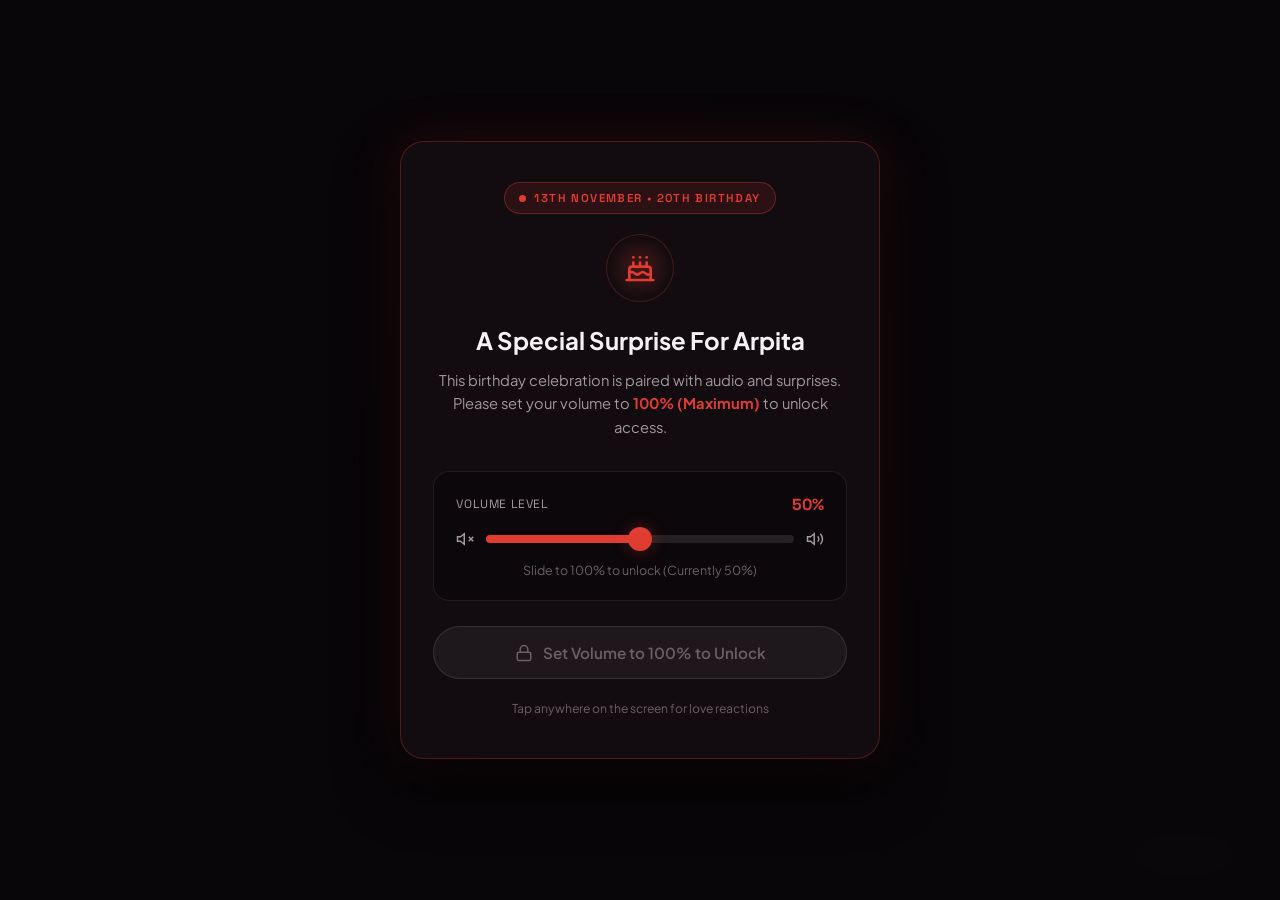
==== commit 9bac918b: "🎂 Add calligraphy 'Happy Birthday Mona', realistic drag cake cutting, precision wind blow detection," ====
--- a/index.html
+++ b/index.html
@@ -9,7 +9,7 @@
   <!-- Fonts -->
   <link rel="preconnect" href="https://fonts.googleapis.com" />
   <link rel="preconnect" href="https://fonts.gstatic.com" crossorigin />
-  <link href="https://fonts.googleapis.com/css2?family=Plus+Jakarta+Sans:wght@300;400;500;600;700;800&family=Space+Grotesk:wght@400;500;600;700&display=swap" rel="stylesheet" />
+  <link href="https://fonts.googleapis.com/css2?family=Alex+Brush&family=Great+Vibes&family=Plus+Jakarta+Sans:wght@300;400;500;600;700;800&family=Space+Grotesk:wght@400;500;600;700&display=swap" rel="stylesheet" />
 
   <link rel="stylesheet" href="style.css" />
 </head>
@@ -134,43 +134,12 @@
             <p class="card-sign" id="hero-sign">— With all my love, your Hubby ❤️</p>
           </div>
 
-          <!-- Action buttons & SVG Icon Chips -->
+          <!-- Action button (Clean & clutter-free without unnecessary chips) -->
           <div class="hero-actions">
-            <!-- Celebrate Button opens the Cake Page! -->
             <a href="cake.html" class="primary-action-btn" id="cta-btn">
-              <svg width="18" height="18" viewBox="0 0 24 24" fill="none" stroke="currentColor" stroke-width="2.5"><path d="M20 21v-8a2 2 0 0 0-2-2H6a2 2 0 0 0-2 2v8"></path><path d="M4 16s.5-1 2-1 2.5 2 4 2 2.5-2 4-2 2.5 2 4 2 2-1 2-1"></path><path d="M2 21h20"></path><path d="M12 8v3"></path><path d="M12 4h.01"></path></svg>
+              <svg width="20" height="20" viewBox="0 0 24 24" fill="none" stroke="currentColor" stroke-width="2.2"><path d="M20 21v-8a2 2 0 0 0-2-2H6a2 2 0 0 0-2 2v8"></path><path d="M4 16s.5-1 2-1 2.5 2 4 2 2.5-2 4-2 2.5 2 4 2 2-1 2-1"></path><path d="M2 21h20"></path><path d="M12 8v3"></path><path d="M12 4h.01"></path></svg>
               <span id="cta-text">Celebrate & Cut Cake 🎂</span>
             </a>
-
-            <!-- Modern SVG Icon Chips (Birthday & Love Icons) -->
-            <div class="quick-chips">
-              
-              <!-- Heart Shower Icon -->
-              <button class="chip-btn" id="chip-love" title="Shower Love">
-                <svg width="18" height="18" viewBox="0 0 24 24" fill="none" stroke="currentColor" stroke-width="2"><path d="M20.84 4.61a5.5 5.5 0 0 0-7.78 0L12 5.67l-1.06-1.06a5.5 5.5 0 0 0-7.78 7.78l1.06 1.06L12 21.23l7.78-7.78 1.06-1.06a5.5 5.5 0 0 0 0-7.78z"/></svg>
-              </button>
-              
-              <!-- Celebration Spark Icon -->
-              <button class="chip-btn" id="chip-confetti" title="Celebration Spark">
-                <svg width="18" height="18" viewBox="0 0 24 24" fill="none" stroke="currentColor" stroke-width="2"><path d="m12 3-1.9 5.8a2 2 0 0 1-1.3 1.3L3 12l5.8 1.9a2 2 0 0 1 1.3 1.3L12 21l1.9-5.8a2 2 0 0 1 1.3-1.3L21 12l-5.8-1.9a2 2 0 0 1-1.3-1.3L12 3z"/></svg>
-              </button>
-
-              <!-- Audio Toggle Icon -->
-              <button class="chip-btn" id="chip-music" title="Toggle Music">
-                <svg width="18" height="18" viewBox="0 0 24 24" fill="none" stroke="currentColor" stroke-width="2"><path d="M9 18V5l12-2v13"/><circle cx="6" cy="18" r="3"/><circle cx="18" cy="16" r="3"/></svg>
-              </button>
-
-              <!-- Camera / Photo Vault Icon -->
-              <button class="chip-btn" id="chip-memories" title="View Memories">
-                <svg width="18" height="18" viewBox="0 0 24 24" fill="none" stroke="currentColor" stroke-width="2"><path d="M23 19a2 2 0 0 1-2 2H3a2 2 0 0 1-2-2V8a2 2 0 0 1 2-2h4l2-3h6l2 3h4a2 2 0 0 1 2 2z"/><circle cx="12" cy="13" r="4"/></svg>
-              </button>
-
-              <!-- Cake Shortcut Link -->
-              <a href="cake.html" class="chip-btn" title="Open Birthday Cake">
-                <svg width="18" height="18" viewBox="0 0 24 24" fill="none" stroke="currentColor" stroke-width="2"><path d="M20 21v-8a2 2 0 0 0-2-2H6a2 2 0 0 0-2 2v8"></path><path d="M2 21h20"></path><path d="M12 8v3"></path></svg>
-              </a>
-
-            </div>
           </div>
         </div>
 
@@ -186,22 +155,18 @@
             <div class="orbit-ring-solid"></div>
 
             <!-- Orbit Birthday & Love SVG Nodes -->
-            <!-- Node 1: Birthday Cake -->
             <div class="orbit-node node-1" title="Birthday Cake">
               <svg width="15" height="15" viewBox="0 0 24 24" fill="none" stroke="currentColor" stroke-width="2.2"><path d="M20 21v-8a2 2 0 0 0-2-2H6a2 2 0 0 0-2 2v8"></path><path d="M4 16s.5-1 2-1 2.5 2 4 2 2.5-2 4-2 2.5 2 4 2 2-1 2-1"></path><path d="M2 21h20"></path><path d="M12 8v3"></path><path d="M12 4h.01"></path></svg>
             </div>
             
-            <!-- Node 2: Sparkling Heart -->
             <div class="orbit-node node-2" title="Heart & Love">
               <svg width="15" height="15" viewBox="0 0 24 24" fill="none" stroke="currentColor" stroke-width="2.2"><path d="M20.84 4.61a5.5 5.5 0 0 0-7.78 0L12 5.67l-1.06-1.06a5.5 5.5 0 0 0-7.78 7.78l1.06 1.06L12 21.23l7.78-7.78 1.06-1.06a5.5 5.5 0 0 0 0-7.78z"/></svg>
             </div>
             
-            <!-- Node 3: Gift Box -->
             <div class="orbit-node node-3" title="Birthday Gift">
               <svg width="15" height="15" viewBox="0 0 24 24" fill="none" stroke="currentColor" stroke-width="2.2"><polyline points="20 12 20 22 4 22 4 12"/><rect x="2" y="7" width="20" height="5"/><line x1="12" y1="22" x2="12" y2="7"/><path d="M12 7H7.5a2.5 2.5 0 0 1 0-5C11 2 12 7 12 7z"/><path d="M12 7h4.5a2.5 2.5 0 0 0 0-5C13 2 12 7 12 7z"/></svg>
             </div>
             
-            <!-- Node 4: Birthday Balloons / Magic Sparkle -->
             <div class="orbit-node node-4" title="Celebration Spark">
               <svg width="15" height="15" viewBox="0 0 24 24" fill="none" stroke="currentColor" stroke-width="2.2"><path d="m12 3-1.9 5.8a2 2 0 0 1-1.3 1.3L3 12l5.8 1.9a2 2 0 0 1 1.3 1.3L12 21l1.9-5.8a2 2 0 0 1 1.3-1.3L21 12l-5.8-1.9a2 2 0 0 1-1.3-1.3L12 3z"/></svg>
             </div>
